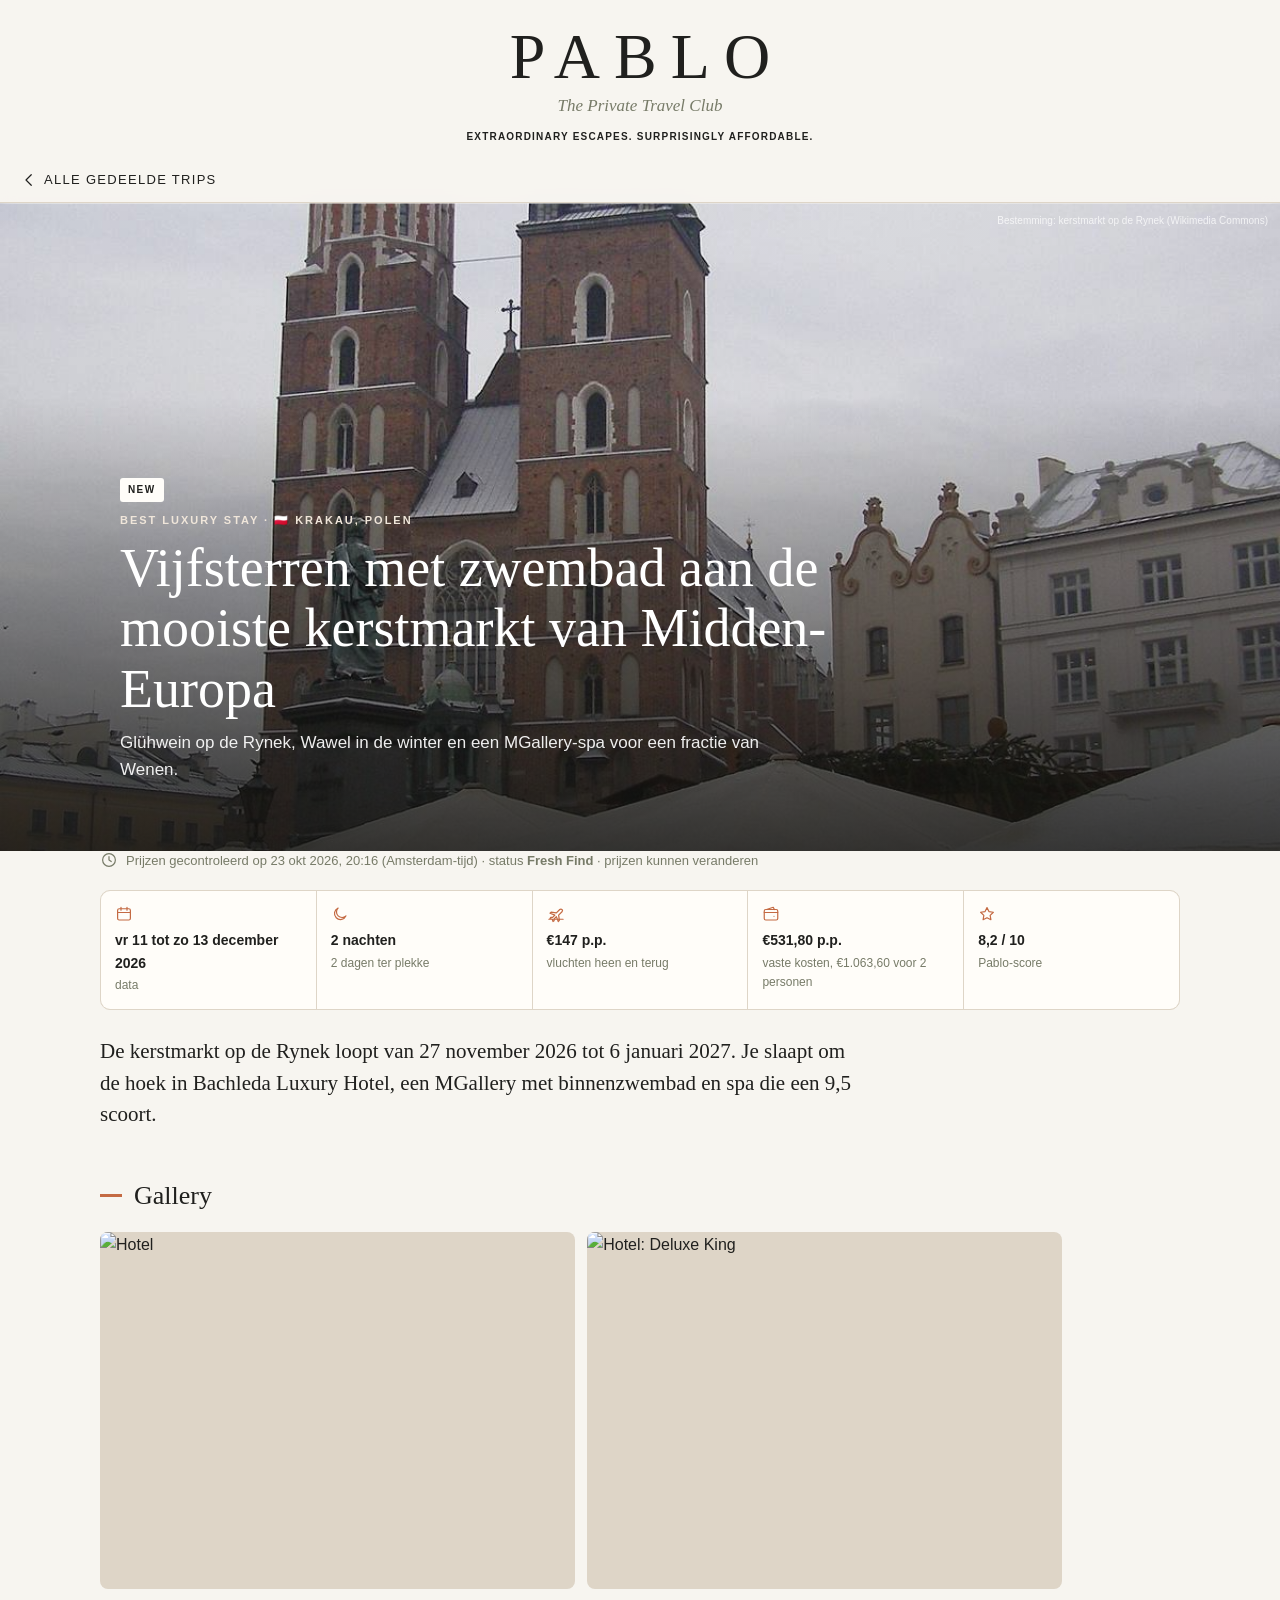
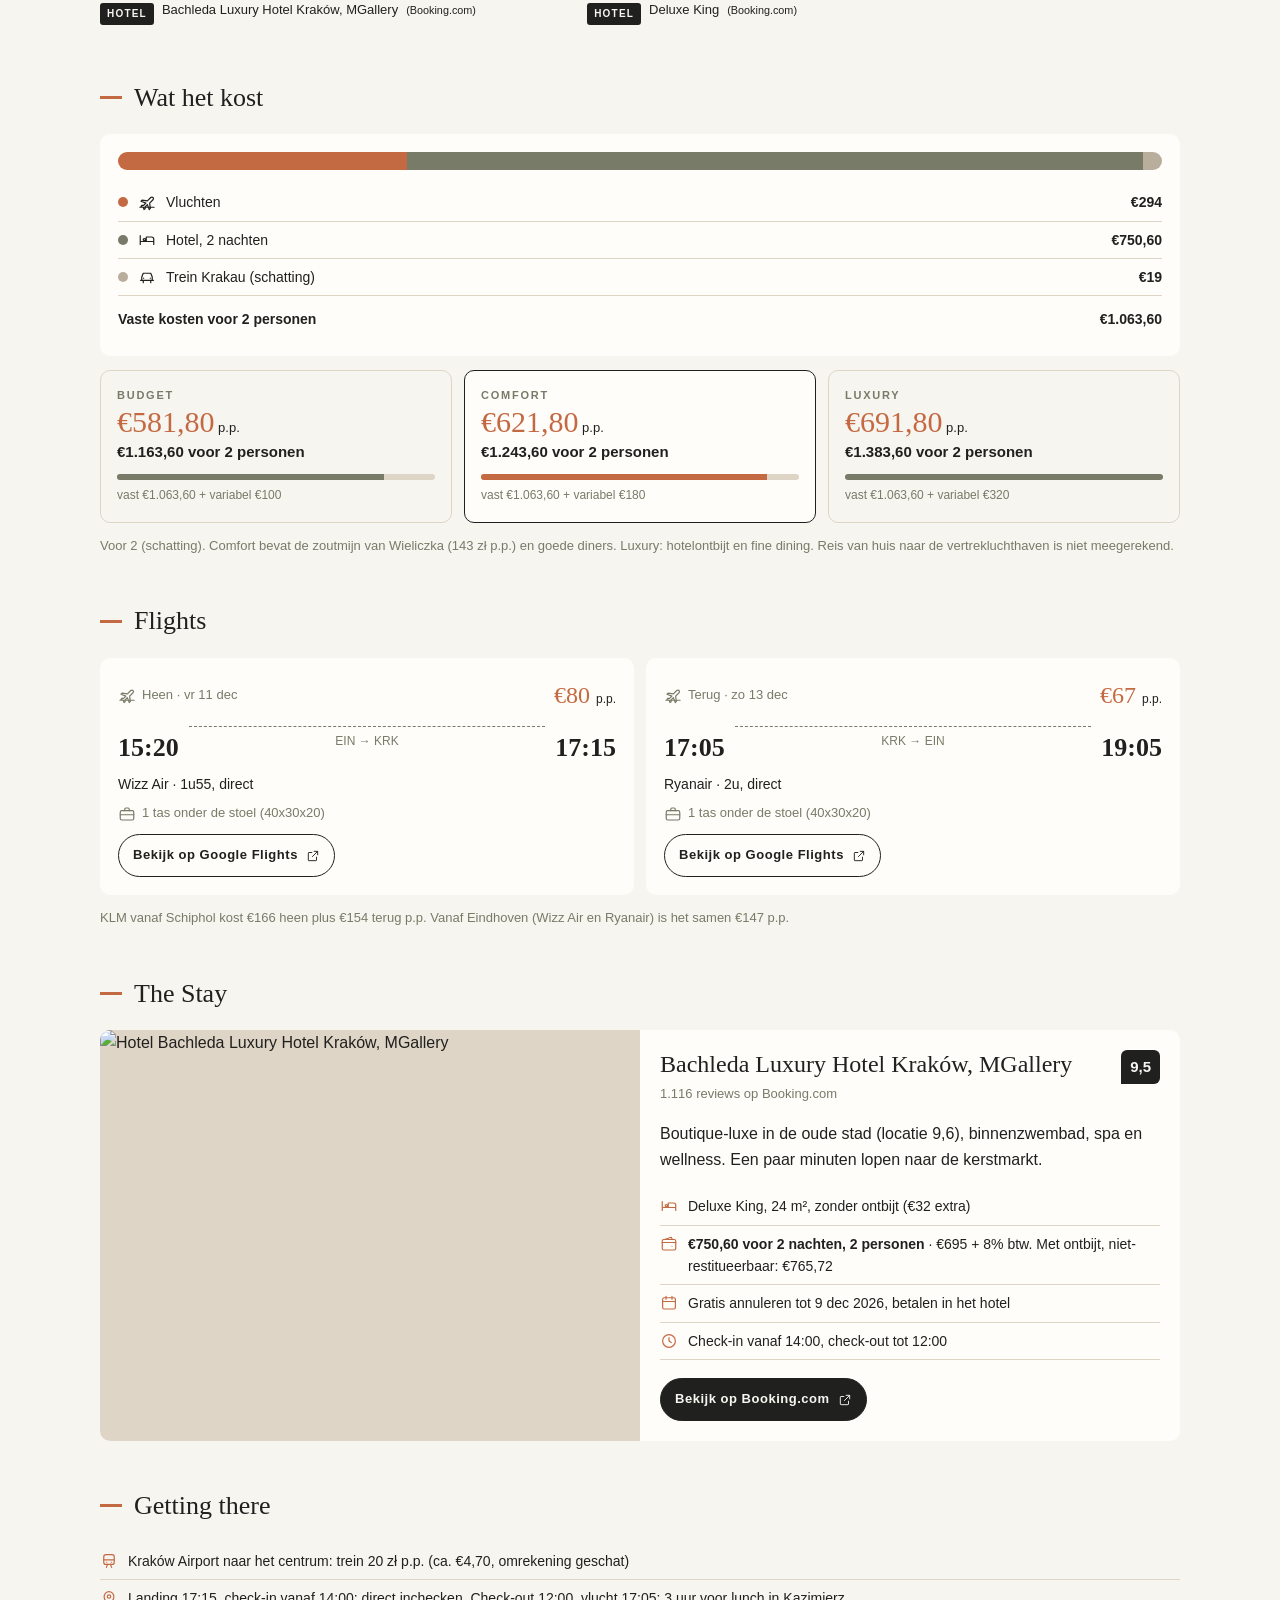
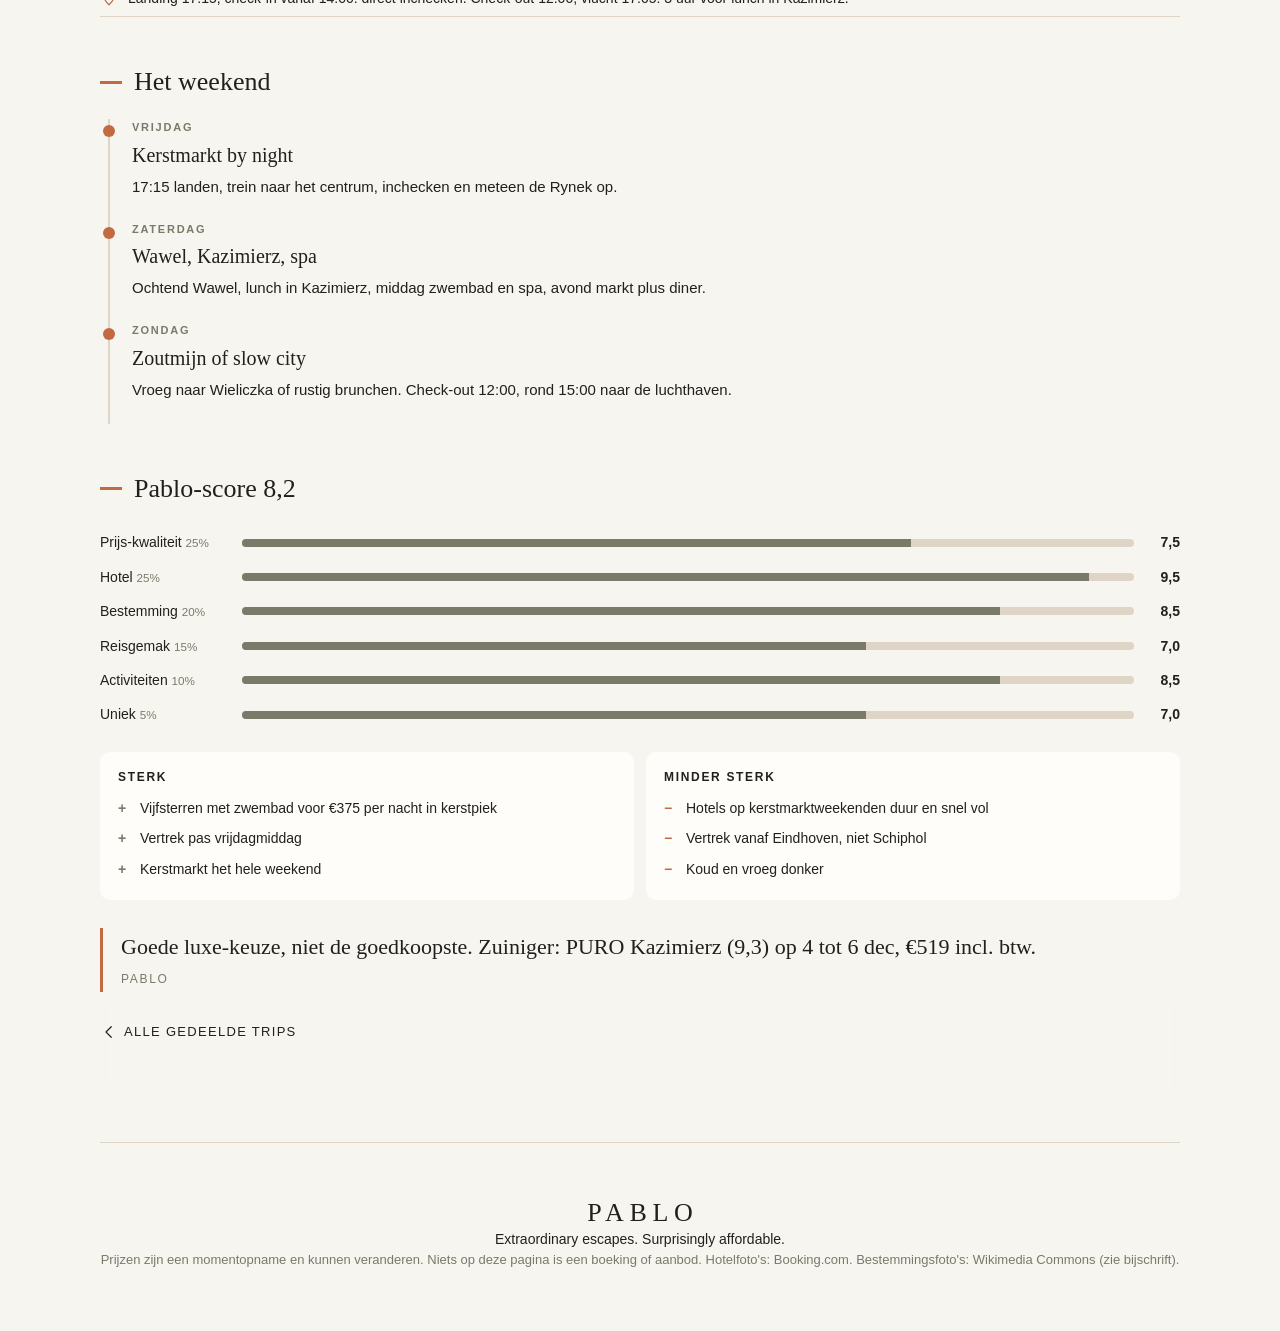
==== krakau-dec-2026/index.html @ 0d2dd23f "Add the static Pablo escapes trip site. Publish the finished pages, styles, and images so GitHub Pag" ====
<!doctype html><html lang="nl"><head><meta charset="utf-8">
<meta name="viewport" content="width=device-width,initial-scale=1,viewport-fit=cover">
<title>🇵🇱 Vijfsterren met zwembad aan de mooiste kerstmarkt van Midden-Europa</title><meta name="description" content="Glühwein op de Rynek, Wawel in de winter en een MGallery-spa voor een fractie van Wenen. vr 11 tot zo 13 december 2026, vanaf €531,80 p.p. (vluchten + hotel, voor 2 personen)."><meta name="robots" content="noindex">
<link rel="canonical" href="https://nickvonoven-code.github.io/pablo-escapes/krakau-dec-2026/">
<meta property="og:type" content="article"><meta property="og:site_name" content="PABLO · The Private Travel Club">
<meta property="og:title" content="🇵🇱 Vijfsterren met zwembad aan de mooiste kerstmarkt van Midden-Europa"><meta property="og:description" content="Glühwein op de Rynek, Wawel in de winter en een MGallery-spa voor een fractie van Wenen. vr 11 tot zo 13 december 2026, vanaf €531,80 p.p. (vluchten + hotel, voor 2 personen).">
<meta property="og:url" content="https://nickvonoven-code.github.io/pablo-escapes/krakau-dec-2026/"><meta property="og:image" content="https://nickvonoven-code.github.io/pablo-escapes/img/og-krakau-dec-2026.jpg">
<meta property="og:image:width" content="1200"><meta property="og:image:height" content="630"><meta property="og:locale" content="nl_NL">
<meta name="twitter:card" content="summary_large_image"><meta name="twitter:title" content="🇵🇱 Vijfsterren met zwembad aan de mooiste kerstmarkt van Midden-Europa">
<meta name="twitter:description" content="Glühwein op de Rynek, Wawel in de winter en een MGallery-spa voor een fractie van Wenen. vr 11 tot zo 13 december 2026, vanaf €531,80 p.p. (vluchten + hotel, voor 2 personen)."><meta name="twitter:image" content="https://nickvonoven-code.github.io/pablo-escapes/img/og-krakau-dec-2026.jpg">
<link rel="stylesheet" href="../assets/style.css"></head><body><svg width="0" height="0" style="position:absolute"><defs><symbol id="i-plane" viewBox="0 0 24 24" fill="none" stroke="currentColor" stroke-width="1.6" stroke-linecap="round" stroke-linejoin="round"><path d="M2.5 19h19M10.5 13.5 4 11l1.5-1.5 7 1 4.5-4.5c.8-.8 2.2-.8 3 0s.8 2.2 0 3l-4.5 4.5 1 7L15 22l-2.5-6.5-3 3V21l-1.5 1-1-3-3-1 1-1.5h2.5z"/></symbol><symbol id="i-bed" viewBox="0 0 24 24" fill="none" stroke="currentColor" stroke-width="1.6" stroke-linecap="round" stroke-linejoin="round"><path d="M3 18V6M3 14h18v4M21 14v-3a3 3 0 0 0-3-3h-7v6M7 11.5a1.5 1.5 0 1 0 0-.01"/></symbol><symbol id="i-moon" viewBox="0 0 24 24" fill="none" stroke="currentColor" stroke-width="1.6" stroke-linecap="round" stroke-linejoin="round"><path d="M20 14.5A8 8 0 1 1 9.5 4a6.5 6.5 0 0 0 10.5 10.5z"/></symbol><symbol id="i-cal" viewBox="0 0 24 24" fill="none" stroke="currentColor" stroke-width="1.6" stroke-linecap="round" stroke-linejoin="round"><rect x="3.5" y="5" width="17" height="15" rx="2"/><path d="M3.5 10h17M8 3v4M16 3v4"/></symbol><symbol id="i-bag" viewBox="0 0 24 24" fill="none" stroke="currentColor" stroke-width="1.6" stroke-linecap="round" stroke-linejoin="round"><rect x="3" y="7.5" width="18" height="12.5" rx="2"/><path d="M9 7.5V5.5a1.5 1.5 0 0 1 1.5-1.5h3A1.5 1.5 0 0 1 15 5.5v2M3 13h18"/></symbol><symbol id="i-star" viewBox="0 0 24 24" fill="none" stroke="currentColor" stroke-width="1.6" stroke-linecap="round" stroke-linejoin="round"><path d="m12 3.5 2.6 5.3 5.9.9-4.3 4.1 1 5.8L12 16.9l-5.2 2.7 1-5.8L3.5 9.7l5.9-.9z"/></symbol><symbol id="i-train" viewBox="0 0 24 24" fill="none" stroke="currentColor" stroke-width="1.6" stroke-linecap="round" stroke-linejoin="round"><rect x="5" y="3.5" width="14" height="13" rx="3"/><path d="M5 10.5h14M8.5 20.5l1.5-4M15.5 20.5l-1.5-4M9 13.5h.01M15 13.5h.01"/></symbol><symbol id="i-car" viewBox="0 0 24 24" fill="none" stroke="currentColor" stroke-width="1.6" stroke-linecap="round" stroke-linejoin="round"><path d="M5 16.5V12l2-5h10l2 5v4.5M3.5 16.5h17M7 19.5v-3M17 19.5v-3M7.5 13.5h.01M16.5 13.5h.01"/></symbol><symbol id="i-clock" viewBox="0 0 24 24" fill="none" stroke="currentColor" stroke-width="1.6" stroke-linecap="round" stroke-linejoin="round"><circle cx="12" cy="12" r="8.5"/><path d="M12 7.5V12l3 2"/></symbol><symbol id="i-back" viewBox="0 0 24 24" fill="none" stroke="currentColor" stroke-width="1.6" stroke-linecap="round" stroke-linejoin="round"><path d="M15 5 8 12l7 7"/></symbol><symbol id="i-pin" viewBox="0 0 24 24" fill="none" stroke="currentColor" stroke-width="1.6" stroke-linecap="round" stroke-linejoin="round"><path d="M12 21s-6.5-6-6.5-11a6.5 6.5 0 0 1 13 0c0 5-6.5 11-6.5 11z"/><circle cx="12" cy="10" r="2.3"/></symbol><symbol id="i-sun" viewBox="0 0 24 24" fill="none" stroke="currentColor" stroke-width="1.6" stroke-linecap="round" stroke-linejoin="round"><circle cx="12" cy="12" r="4"/><path d="M12 2.5v2M12 19.5v2M2.5 12h2M19.5 12h2M5.3 5.3l1.4 1.4M17.3 17.3l1.4 1.4M5.3 18.7l1.4-1.4M17.3 6.7l1.4-1.4"/></symbol><symbol id="i-ext" viewBox="0 0 24 24" fill="none" stroke="currentColor" stroke-width="1.6" stroke-linecap="round" stroke-linejoin="round"><path d="M14 4h6v6M20 4l-9 9M18 14v5a1 1 0 0 1-1 1H5a1 1 0 0 1-1-1V7a1 1 0 0 1 1-1h5"/></symbol><symbol id="i-wallet" viewBox="0 0 24 24" fill="none" stroke="currentColor" stroke-width="1.6" stroke-linecap="round" stroke-linejoin="round"><rect x="3" y="6" width="18" height="14" rx="2"/><path d="M3 10h18M16 15h.01M6 6l9-3 1.5 3"/></symbol><symbol id="i-list" viewBox="0 0 24 24" fill="none" stroke="currentColor" stroke-width="1.6" stroke-linecap="round" stroke-linejoin="round"><path d="M9 6h11M9 12h11M9 18h11M4 6h.01M4 12h.01M4 18h.01"/></symbol></defs></svg><div class="home" style="display:block"><header class="mast"><div class="mast-in"><a href="../" class="logo" style="text-decoration:none;color:inherit">PABLO</a><div class="sub">The Private Travel Club</div><div class="tag">Extraordinary escapes. Surprisingly affordable.</div></div></header></div>
<article class="article" style="display:block">
 <a class="backbar" href="../"><svg class="ic" viewBox="0 0 24 24" aria-hidden="true"><use href="#i-back"/></svg> Alle gedeelde trips</a>
 <header class="a-hero"><img class="ph" src="../img/kra-d1.jpg" alt="Bestemming: kerstmarkt op de Rynek (Wikimedia Commons)">
  <div class="a-over"><div class="badges"><span class="badge b-new">NEW</span></div>
  <div class="kicker light">Best Luxury Stay · 🇵🇱 Krakau, Polen</div>
  <h1>Vijfsterren met zwembad aan de mooiste kerstmarkt van Midden-Europa</h1><p class="lede">Glühwein op de Rynek, Wawel in de winter en een MGallery-spa voor een fractie van Wenen.</p></div>
  <a class="credit" href="https://commons.wikimedia.org/wiki/File:Krakow_Rynek_jarmark_BN_1.jpg" rel="noopener" style="color:#fff">Bestemming: kerstmarkt op de Rynek (Wikimedia Commons)</a></header>
 <div class="wrap">
  <div class="stamp"><svg class="ic" viewBox="0 0 24 24" aria-hidden="true"><use href="#i-clock"/></svg><span>Prijzen gecontroleerd op 23 okt 2026, 20:16 (Amsterdam-tijd) · status <b>Fresh Find</b> · prijzen kunnen veranderen</span></div>
  <div class="facts">
   <div><svg class="ic" viewBox="0 0 24 24" aria-hidden="true"><use href="#i-cal"/></svg><b>vr 11 tot zo 13 december 2026</b><span>data</span></div>
   <div><svg class="ic" viewBox="0 0 24 24" aria-hidden="true"><use href="#i-moon"/></svg><b>2 nachten</b><span>2 dagen ter plekke</span></div>
   <div><svg class="ic" viewBox="0 0 24 24" aria-hidden="true"><use href="#i-plane"/></svg><b>€147 p.p.</b><span>vluchten heen en terug</span></div>
   <div><svg class="ic" viewBox="0 0 24 24" aria-hidden="true"><use href="#i-wallet"/></svg><b>€531,80 p.p.</b><span>vaste kosten, €1.063,60 voor 2 personen</span></div>
   <div><svg class="ic" viewBox="0 0 24 24" aria-hidden="true"><use href="#i-star"/></svg><b>8,2 / 10</b><span>Pablo-score</span></div>
  </div>
  <p class="intro">De kerstmarkt op de Rynek loopt van 27 november 2026 tot 6 januari 2027. Je slaapt om de hoek in Bachleda Luxury Hotel, een MGallery met binnenzwembad en spa die een 9,5 scoort.</p>
  <h2 class="sh">Gallery</h2><div class="gallery"><figure><img class="ph" src="https://cf.bstatic.com/xdata/images/hotel/max1024x768/844420284.jpg?k=a908c281ec1af1f43182b2db65fe1bbaafb5fd550f88fd15db1dd5f6dc8a4bdb&amp;o=" alt="Hotel" loading="lazy" referrerpolicy="no-referrer"><figcaption><span class="tag tag-h">Hotel</span>Bachleda Luxury Hotel Kraków, MGallery <small>(Booking.com)</small></figcaption></figure><figure><img class="ph" src="https://cf.bstatic.com/xdata/images/hotel/max1024x768/881345330.jpg?k=937eecb06c6357f85b78563190b074c9c77e06a4d7c43c5e839b0f13a02a0aec&amp;o=" alt="Hotel: Deluxe King" loading="lazy" referrerpolicy="no-referrer"><figcaption><span class="tag tag-h">Hotel</span>Deluxe King <small>(Booking.com)</small></figcaption></figure></div>
  <h2 class="sh">Wat het kost</h2>
  <div class="costs"><div class="stack"><span style="width:27.64%;background:#C46A43"></span><span style="width:70.57%;background:#777B68"></span><span style="width:1.79%;background:#B9AE9C"></span></div><ul class="legend"><li><i style="background:#C46A43"></i><svg class="ic" viewBox="0 0 24 24" aria-hidden="true"><use href="#i-plane"/></svg><span>Vluchten</span><b>€294</b></li><li><i style="background:#777B68"></i><svg class="ic" viewBox="0 0 24 24" aria-hidden="true"><use href="#i-bed"/></svg><span>Hotel, 2 nachten</span><b>€750,60</b></li><li><i style="background:#B9AE9C"></i><svg class="ic" viewBox="0 0 24 24" aria-hidden="true"><use href="#i-car"/></svg><span>Trein Krakau (schatting)</span><b>€19</b></li><li class="sum"><span>Vaste kosten voor 2 personen</span><b>€1.063,60</b></li></ul></div>
  <div class="tiers"><div class="tier"><div class="tier-n">Budget</div><div class="tier-pp">€581,80<small> p.p.</small></div><div class="tier-t">€1.163,60 voor 2 personen</div><div class="tbar"><span style="width:84.1%"></span></div><div class="tier-v">vast €1.063,60 + variabel €100</div></div><div class="tier tier-on"><div class="tier-n">Comfort</div><div class="tier-pp">€621,80<small> p.p.</small></div><div class="tier-t">€1.243,60 voor 2 personen</div><div class="tbar"><span style="width:89.9%"></span></div><div class="tier-v">vast €1.063,60 + variabel €180</div></div><div class="tier"><div class="tier-n">Luxury</div><div class="tier-pp">€691,80<small> p.p.</small></div><div class="tier-t">€1.383,60 voor 2 personen</div><div class="tbar"><span style="width:100.0%"></span></div><div class="tier-v">vast €1.063,60 + variabel €320</div></div></div>
  <p class="small">Voor 2 (schatting). Comfort bevat de zoutmijn van Wieliczka (143 zł p.p.) en goede diners. Luxury: hotelontbijt en fine dining. Reis van huis naar de vertrekluchthaven is niet meegerekend.</p>
  <h2 class="sh">Flights</h2><div class="legs"><div class="leg"><div class="leg-top"><span class="leg-dir"><svg class="ic" viewBox="0 0 24 24" aria-hidden="true"><use href="#i-plane"/></svg>Heen · vr 11 dec</span><span class="leg-price">€80 <small>p.p.</small></span></div><div class="leg-route"><b>15:20</b><span class="line"><em>EIN → KRK</em></span><b>17:15</b></div><div class="leg-sub">Wizz Air · 1u55, direct</div><div class="leg-bag"><svg class="ic" viewBox="0 0 24 24" aria-hidden="true"><use href="#i-bag"/></svg>1 tas onder de stoel (40x30x20)</div><a class="btn" href="https://www.google.com/travel/flights/search?tfs=EAAaHhIKMjAyNi0xMi0xMWoHCAESA0VJTnIHCAESA0tSS0ABSAGYAQI&amp;curr=EUR&amp;hl=en" target="_blank" rel="noopener">Bekijk op Google Flights <svg class="ic" viewBox="0 0 24 24" aria-hidden="true"><use href="#i-ext"/></svg></a></div><div class="leg"><div class="leg-top"><span class="leg-dir"><svg class="ic" viewBox="0 0 24 24" aria-hidden="true"><use href="#i-plane"/></svg>Terug · zo 13 dec</span><span class="leg-price">€67 <small>p.p.</small></span></div><div class="leg-route"><b>17:05</b><span class="line"><em>KRK → EIN</em></span><b>19:05</b></div><div class="leg-sub">Ryanair · 2u, direct</div><div class="leg-bag"><svg class="ic" viewBox="0 0 24 24" aria-hidden="true"><use href="#i-bag"/></svg>1 tas onder de stoel (40x30x20)</div><a class="btn" href="https://www.google.com/travel/flights/search?tfs=EAAaHhIKMjAyNi0xMi0xM2oHCAESA0tSS3IHCAESA0VJTkABSAGYAQI&amp;curr=EUR&amp;hl=en" target="_blank" rel="noopener">Bekijk op Google Flights <svg class="ic" viewBox="0 0 24 24" aria-hidden="true"><use href="#i-ext"/></svg></a></div></div><p class="small">KLM vanaf Schiphol kost €166 heen plus €154 terug p.p. Vanaf Eindhoven (Wizz Air en Ryanair) is het samen €147 p.p.</p>
  <h2 class="sh">The Stay</h2>
  <div class="hotel"><img class="ph" src="https://cf.bstatic.com/xdata/images/hotel/max1024x768/844420284.jpg?k=a908c281ec1af1f43182b2db65fe1bbaafb5fd550f88fd15db1dd5f6dc8a4bdb&amp;o=" alt="Hotel Bachleda Luxury Hotel Kraków, MGallery" referrerpolicy="no-referrer">
   <div class="hotel-b"><div class="hotel-top"><h3>Bachleda Luxury Hotel Kraków, MGallery</h3><span class="rate">9,5</span></div>
   <div class="small">1.116 reviews op Booking.com</div><p>Boutique-luxe in de oude stad (locatie 9,6), binnenzwembad, spa en wellness. Een paar minuten lopen naar de kerstmarkt.</p>
   <ul class="hl-list"><li><svg class="ic" viewBox="0 0 24 24" aria-hidden="true"><use href="#i-bed"/></svg>Deluxe King, 24 m², zonder ontbijt (€32 extra)</li><li><svg class="ic" viewBox="0 0 24 24" aria-hidden="true"><use href="#i-wallet"/></svg><span><b>€750,60 voor 2 nachten, 2 personen</b> · €695 + 8% btw. Met ontbijt, niet-restitueerbaar: €765,72</span></li><li><svg class="ic" viewBox="0 0 24 24" aria-hidden="true"><use href="#i-cal"/></svg>Gratis annuleren tot 9 dec 2026, betalen in het hotel</li><li><svg class="ic" viewBox="0 0 24 24" aria-hidden="true"><use href="#i-clock"/></svg>Check-in vanaf 14:00, check-out tot 12:00</li></ul>
   <a class="btn btn-dark" href="https://www.booking.com/hotel/pl/bachleda-luxury-krakow-mgallery-by-sofitel.en-gb.html?checkin=2026-12-11&amp;checkout=2026-12-13&amp;group_adults=2&amp;no_rooms=1&amp;group_children=0&amp;selected_currency=EUR" target="_blank" rel="noopener">Bekijk op Booking.com <svg class="ic" viewBox="0 0 24 24" aria-hidden="true"><use href="#i-ext"/></svg></a></div></div>
  
  <h2 class="sh">Getting there</h2>
  <ul class="plain"><li><svg class="ic" viewBox="0 0 24 24" aria-hidden="true"><use href="#i-train"/></svg><span>Kraków Airport naar het centrum: trein 20 zł p.p. (ca. €4,70, omrekening geschat)</span></li><li><svg class="ic" viewBox="0 0 24 24" aria-hidden="true"><use href="#i-pin"/></svg><span>Landing 17:15, check-in vanaf 14:00: direct inchecken. Check-out 12:00, vlucht 17:05: 3 uur voor lunch in Kazimierz.</span></li></ul>
  <h2 class="sh">Het weekend</h2><ol class="itin"><li><div class="day">Vrijdag</div><div><h4>Kerstmarkt by night</h4><p>17:15 landen, trein naar het centrum, inchecken en meteen de Rynek op.</p></div></li><li><div class="day">Zaterdag</div><div><h4>Wawel, Kazimierz, spa</h4><p>Ochtend Wawel, lunch in Kazimierz, middag zwembad en spa, avond markt plus diner.</p></div></li><li><div class="day">Zondag</div><div><h4>Zoutmijn of slow city</h4><p>Vroeg naar Wieliczka of rustig brunchen. Check-out 12:00, rond 15:00 naar de luchthaven.</p></div></li></ol>
  <h2 class="sh">Pablo-score 8,2</h2><ul class="scores"><li><span class="sl">Prijs-kwaliteit <small>25%</small></span><span class="sb"><span style="width:75.0%"></span></span><b>7,5</b></li><li><span class="sl">Hotel <small>25%</small></span><span class="sb"><span style="width:95.0%"></span></span><b>9,5</b></li><li><span class="sl">Bestemming <small>20%</small></span><span class="sb"><span style="width:85.0%"></span></span><b>8,5</b></li><li><span class="sl">Reisgemak <small>15%</small></span><span class="sb"><span style="width:70%"></span></span><b>7,0</b></li><li><span class="sl">Activiteiten <small>10%</small></span><span class="sb"><span style="width:85.0%"></span></span><b>8,5</b></li><li><span class="sl">Uniek <small>5%</small></span><span class="sb"><span style="width:70%"></span></span><b>7,0</b></li></ul>
  <div class="pc"><div><h4>Sterk</h4><ul><li>Vijfsterren met zwembad voor €375 per nacht in kerstpiek</li><li>Vertrek pas vrijdagmiddag</li><li>Kerstmarkt het hele weekend</li></ul></div><div><h4>Minder sterk</h4><ul class="con"><li>Hotels op kerstmarktweekenden duur en snel vol</li><li>Vertrek vanaf Eindhoven, niet Schiphol</li><li>Koud en vroeg donker</li></ul></div></div>
  <blockquote class="verdict">Goede luxe-keuze, niet de goedkoopste. Zuiniger: PURO Kazimierz (9,3) op 4 tot 6 dec, €519 incl. btw.<cite>Pablo</cite></blockquote>
  <a class="backbar bottom" href="../"><svg class="ic" viewBox="0 0 24 24" aria-hidden="true"><use href="#i-back"/></svg> Alle gedeelde trips</a>
  <footer class="foot"><div class="logo s">PABLO</div><div>Extraordinary escapes. Surprisingly affordable.</div><div class="small">Prijzen zijn een momentopname en kunnen veranderen. Niets op deze pagina is een boeking of aanbod. Hotelfoto's: Booking.com. Bestemmingsfoto's: Wikimedia Commons (zie bijschrift).</div></footer>
 </div></article></body></html>
---- assets/style.css ----
:root{--ivory:#F7F5F0;--char:#20201E;--sand:#DED5C7;--olive:#777B68;--accent:#C46A43;--paper:#FFFDF9;
--serif:"Iowan Old Style","Palatino Linotype",Palatino,"Book Antiqua",Georgia,serif;
--sans:-apple-system,BlinkMacSystemFont,"SF Pro Text","Helvetica Neue",Inter,Arial,sans-serif}
*{box-sizing:border-box}html{scroll-behavior:smooth;-webkit-text-size-adjust:100%}
body{margin:0;background:var(--ivory);color:var(--char);font:16px/1.6 var(--sans);-webkit-font-smoothing:antialiased}
img{display:block;max-width:100%}a{color:inherit}
.ic{width:18px;height:18px;flex:none;vertical-align:-3px}
.wrap{max-width:1120px;margin:0 auto;padding:0 20px}
/* masthead */
.mast{background:var(--ivory)}
.mast-in{text-align:center;padding:22px 20px 10px}
.edition{font-size:11px;letter-spacing:.18em;text-transform:uppercase;color:var(--olive)}
.logo{font-family:var(--serif);font-size:44px;letter-spacing:.22em;line-height:1.1;margin:6px 0 0;padding-left:.22em}
.logo.s{font-size:26px}
.sub{font-family:var(--serif);font-style:italic;font-size:17px;color:var(--olive)}
.tag{font-size:12px;letter-spacing:.08em;margin-top:6px}
.nav{position:sticky;top:0;z-index:20;background:rgba(247,245,240,.94);backdrop-filter:blur(8px);-webkit-backdrop-filter:blur(8px);border-bottom:1px solid var(--sand);display:flex;gap:22px;overflow-x:auto;padding:10px 20px 12px;justify-content:flex-start;scrollbar-width:none;border-top:1px solid var(--sand)}
.nav::-webkit-scrollbar{display:none}
.nav a{text-decoration:none;font-size:12px;letter-spacing:.14em;text-transform:uppercase;white-space:nowrap;color:var(--char)}
.nav a:hover{color:var(--accent)}
@media(min-width:760px){.nav{justify-content:center}.logo{font-size:64px}}
/* lead */
.lead{display:block;position:relative;text-decoration:none;color:#fff;min-height:78vh;overflow:hidden;background:var(--char)}
.lead .ph,.a-hero .ph{position:absolute;inset:0;width:100%;height:100%;object-fit:cover}
.lead:after,.a-hero:after{content:"";position:absolute;inset:0;background:linear-gradient(180deg,rgba(0,0,0,.05) 30%,rgba(20,20,18,.82))}
.lead-over,.a-over{position:absolute;z-index:2;left:0;right:0;bottom:0;padding:28px 20px 34px;max-width:1120px;margin:0 auto}
.lead h1,.a-over h1{font-family:var(--serif);font-weight:500;font-size:34px;line-height:1.12;margin:8px 0 10px;max-width:820px}
.lede{font-size:17px;opacity:.92;max-width:640px;margin:0 0 14px}
.lead-meta{display:flex;flex-wrap:wrap;gap:16px;align-items:center;font-size:14px}
.lead-meta span{display:inline-flex;gap:6px;align-items:center}
.lead-price{background:var(--accent);padding:4px 12px;border-radius:99px;font-weight:600}
.cta{display:inline-block;margin-top:16px;font-size:13px;letter-spacing:.12em;text-transform:uppercase;border-bottom:1px solid #fff;padding-bottom:2px}
@media(min-width:760px){.lead h1,.a-over h1{font-size:54px}.lead-over,.a-over{padding:40px 40px 54px}}
.kicker{font-size:11px;letter-spacing:.18em;text-transform:uppercase;color:var(--olive);font-weight:600}
.kicker.light{color:#F0E6DA}
.badges{display:flex;gap:6px;flex-wrap:wrap}
.badge{font-size:10px;font-weight:700;letter-spacing:.14em;padding:4px 8px;border-radius:3px;background:var(--paper);color:var(--char)}
.b-hot{background:var(--accent);color:#fff}.b-drop{background:var(--olive);color:#fff}
/* home */
.greet{font-family:var(--serif);font-size:24px;line-height:1.3;margin:40px 0 10px;max-width:700px}
.stamp{display:flex;gap:8px;align-items:flex-start;font-size:13px;color:var(--olive);margin:0 0 10px}
.sec{padding:44px 0 8px;border-top:1px solid var(--sand);margin-top:36px}
.sec-h{display:flex;flex-direction:column;gap:2px;margin-bottom:20px}
.sec-h h2{font-family:var(--serif);font-weight:500;font-size:30px;margin:0;line-height:1.1}
.sec-h h2:before{content:"";display:block;width:34px;height:3px;background:var(--accent);margin-bottom:12px}
.sec-h p{margin:0;color:var(--olive);font-size:14px}
.feed{list-style:none;margin:0;padding:0}
.feed li{border-bottom:1px solid var(--sand)}
.feed a{display:flex;gap:14px;padding:14px 0;text-decoration:none;align-items:center}
.feed .ph{width:86px;height:86px;object-fit:cover;border-radius:6px;flex:none}
.feed-m{display:flex;gap:8px;align-items:center;flex-wrap:wrap;margin-bottom:4px}
.feed time{font-size:12px;color:var(--olive);font-variant-numeric:tabular-nums}
.feed .badge{background:var(--sand)}.feed .b-hot{background:var(--accent)}
.feed h4{font-family:var(--serif);font-weight:500;font-size:18px;line-height:1.25;margin:0 0 4px}
.feed-p{font-size:13px;color:var(--olive)}
.grid{display:grid;grid-template-columns:1fr;gap:26px}
@media(min-width:700px){.grid{grid-template-columns:1fr 1fr}}
@media(min-width:1020px){.grid{grid-template-columns:1fr 1fr 1fr}}
.card{display:block;text-decoration:none;background:var(--paper);border-radius:10px;overflow:hidden;box-shadow:0 1px 0 var(--sand),0 10px 30px -18px rgba(32,32,30,.35);transition:transform .2s}
.card:hover{transform:translateY(-3px)}
.card-img{position:relative;aspect-ratio:4/3;overflow:hidden}
.card-img .ph{width:100%;height:100%;object-fit:cover}
.card-img .badges{position:absolute;top:12px;left:12px}
.score{position:absolute;top:12px;right:12px;width:46px;height:46px;border-radius:50%;background:var(--char);color:var(--ivory);display:grid;place-items:center;font-family:var(--serif);font-size:17px}
.card-body{padding:18px 18px 20px}
.card h3{font-family:var(--serif);font-weight:500;font-size:26px;margin:4px 0 2px;line-height:1.15}
.hl{margin:0 0 12px;font-size:15px;line-height:1.45}
.meta{list-style:none;padding:0;margin:0 0 14px;display:flex;flex-wrap:wrap;gap:8px 14px;font-size:13px;color:var(--olive)}
.meta li{display:inline-flex;gap:5px;align-items:center}
.price{display:flex;align-items:baseline;gap:6px;flex-wrap:wrap;border-top:1px solid var(--sand);padding-top:12px}
.pp{font-family:var(--serif);font-size:28px;color:var(--accent)}.unit{font-size:13px}.tot{font-size:12px;color:var(--olive);margin-left:auto}
.chips{display:flex;flex-wrap:wrap;gap:8px;margin:-4px 0 20px;align-items:center}
.chip{font:600 12px var(--sans);letter-spacing:.06em;border:1px solid var(--sand);background:transparent;padding:7px 12px;border-radius:99px;cursor:pointer;display:inline-flex;gap:5px;align-items:center;color:var(--char)}
.chip .ic{width:14px;height:14px}.chip.on{background:var(--char);color:var(--ivory);border-color:var(--char)}
.sp{flex:1}
.tbl{overflow-x:auto}table{border-collapse:collapse;width:100%;font-size:14px;min-width:620px}
th{font-size:11px;letter-spacing:.12em;text-transform:uppercase;color:var(--olive);text-align:left;font-weight:600;padding:8px 10px;border-bottom:1px solid var(--char)}
td{padding:12px 10px;border-bottom:1px solid var(--sand);vertical-align:top}td small{display:block;color:var(--olive);font-size:12px}
td a{text-decoration:none;font-weight:600}.r{text-align:right;font-variant-numeric:tabular-nums}
.lw{list-style:none;padding:0;margin:0 0 12px}
.lw li{display:grid;grid-template-columns:1fr;gap:2px;padding:12px 0;border-bottom:1px solid var(--sand);font-size:14px}
.lw em{font-style:normal;color:var(--accent);font-weight:600;font-size:13px}
@media(min-width:700px){.lw li{grid-template-columns:240px 1fr 220px}}
.mini{font-family:var(--serif);font-weight:500;font-size:20px;margin:28px 0 4px}.mini small{font-family:var(--sans);font-size:12px;color:var(--olive)}
.ph{display:block;background-position:center;background-size:cover;background-repeat:no-repeat;background-color:var(--sand)}
.wish{background:var(--paper);border-radius:10px;overflow:hidden;display:grid;grid-template-columns:1fr}
.wish .ph{width:100%;aspect-ratio:16/10}.wish-b{padding:22px}
.wish h3{font-family:var(--serif);font-weight:500;font-size:28px;margin:6px 0 12px}
@media(min-width:800px){.wish{grid-template-columns:1.2fr 1fr}.wish .ph{height:100%;min-height:360px;aspect-ratio:auto}}
dl{margin:0 0 16px;font-size:14px}dt{font-size:11px;letter-spacing:.12em;text-transform:uppercase;color:var(--olive);margin-top:10px}dd{margin:2px 0 0}
.notes{padding-left:18px;font-size:15px}.notes li{margin:6px 0}
.foot{text-align:center;padding:50px 0 60px;border-top:1px solid var(--sand);margin-top:40px;font-size:14px}
.small{font-size:13px;color:var(--olive)}
.btn{display:inline-flex;gap:8px;align-items:center;text-decoration:none;font-size:13px;font-weight:600;letter-spacing:.04em;border:1px solid var(--char);padding:10px 14px;border-radius:99px;margin-top:6px}
.btn .ic{width:14px;height:14px}.btn-dark{background:var(--char);color:var(--ivory)}
/* article routing */
.article{display:none;background:var(--ivory)}
.article:target{display:block}
body:has(.article:target) .home{display:none}
.backbar{position:sticky;top:0;z-index:30;display:flex;gap:6px;align-items:center;padding:12px 20px;background:rgba(247,245,240,.92);backdrop-filter:blur(8px);-webkit-backdrop-filter:blur(8px);text-decoration:none;font-size:13px;letter-spacing:.1em;text-transform:uppercase;border-bottom:1px solid var(--sand)}
.backbar.bottom{position:static;background:none;border:0;padding:30px 0 60px}
.a-hero{position:relative;min-height:72vh;color:#fff;overflow:hidden;background:var(--char)}
.credit{position:absolute;z-index:2;right:12px;top:10px;font-size:10px;opacity:.75;max-width:60%;text-align:right}
.a-over .badges{margin-bottom:10px}
.facts{display:grid;grid-template-columns:1fr 1fr;gap:1px;background:var(--sand);border:1px solid var(--sand);border-radius:10px;overflow:hidden;margin:18px 0 26px}
.facts div{background:var(--paper);padding:14px;display:flex;flex-direction:column;gap:2px;font-size:14px}
.facts .ic{color:var(--accent);margin-bottom:4px}.facts span{font-size:12px;color:var(--olive)}
.facts div:last-child{grid-column:1/-1}
@media(min-width:760px){.facts{grid-template-columns:repeat(5,1fr)}.facts div:last-child{grid-column:auto}}
.intro{font-family:var(--serif);font-size:21px;line-height:1.5;max-width:760px}
.sh{font-family:var(--serif);font-weight:500;font-size:26px;margin:44px 0 16px;display:flex;align-items:center;gap:12px}
.sh:before{content:"";width:22px;height:3px;background:var(--accent)}
.gallery{display:flex;gap:12px;overflow-x:auto;scroll-snap-type:x mandatory;padding-bottom:8px;margin:0 -20px;padding-left:20px;padding-right:20px}
.gallery figure{margin:0;flex:0 0 82%;scroll-snap-align:start}
@media(min-width:760px){.gallery figure{flex-basis:44%}}
.gallery .ph{width:100%;aspect-ratio:4/3;object-fit:cover;border-radius:8px}
figcaption{font-size:13px;margin-top:8px;display:flex;gap:8px;align-items:center}
.tag{font-size:10px;font-weight:700;letter-spacing:.12em;text-transform:uppercase;padding:3px 7px;border-radius:3px}
.tag-h{background:var(--char);color:var(--ivory)}.tag-d{background:var(--sand)}
.costs{background:var(--paper);border-radius:10px;padding:18px}
.stack{display:flex;height:18px;border-radius:99px;overflow:hidden;margin-bottom:14px}
.legend{list-style:none;padding:0;margin:0;font-size:14px}
.legend li{display:flex;gap:10px;align-items:center;padding:7px 0;border-bottom:1px solid var(--sand)}
.legend i{width:10px;height:10px;border-radius:50%;flex:none}.legend span{flex:1}
.legend b{font-variant-numeric:tabular-nums}.legend .sum{border:0;font-weight:700;padding-top:12px}
.tiers{display:grid;grid-template-columns:1fr;gap:12px;margin:14px 0 8px}
@media(min-width:700px){.tiers{grid-template-columns:repeat(3,1fr)}}
.tier{border:1px solid var(--sand);border-radius:10px;padding:16px;background:var(--ivory)}
.tier-on{border-color:var(--char);background:var(--paper)}
.tier-n{font-size:11px;letter-spacing:.16em;text-transform:uppercase;color:var(--olive);font-weight:700}
.tier-pp{font-family:var(--serif);font-size:30px;color:var(--accent);line-height:1.2}.tier-pp small{font-family:var(--sans);font-size:13px;color:var(--char)}
.tier-t{font-weight:600;font-size:15px}.tier-v{font-size:12px;color:var(--olive);margin-top:6px}
.tbar{height:6px;background:var(--sand);border-radius:99px;margin-top:10px;overflow:hidden}.tbar span{display:block;height:100%;background:var(--olive)}
.tier-on .tbar span{background:var(--accent)}
.legs{display:grid;gap:12px}@media(min-width:760px){.legs{grid-template-columns:1fr 1fr}}
.leg{background:var(--paper);border-radius:10px;padding:18px}
.leg-top{display:flex;justify-content:space-between;align-items:center;font-size:13px;color:var(--olive)}
.leg-dir{display:inline-flex;gap:6px;align-items:center}.leg-price{font-family:var(--serif);font-size:24px;color:var(--accent)}.leg-price small{font-size:12px;color:var(--char);font-family:var(--sans)}
.leg-route{display:flex;align-items:center;gap:10px;margin:12px 0 4px;font-family:var(--serif);font-size:26px}
.line{flex:1;border-top:1px dashed var(--olive);position:relative;text-align:center}.line em{position:relative;top:-11px;background:var(--paper);padding:0 6px;font-family:var(--sans);font-style:normal;font-size:12px;color:var(--olive)}
.leg-sub{font-size:14px}.leg-bag{display:flex;gap:6px;align-items:center;font-size:13px;color:var(--olive);margin:8px 0 4px}
.hotel{background:var(--paper);border-radius:10px;overflow:hidden;display:grid}
.hotel .ph{width:100%;aspect-ratio:16/10;object-fit:cover}.hotel-b{padding:20px}
@media(min-width:800px){.hotel{grid-template-columns:1fr 1fr}.hotel .ph{height:100%;min-height:380px;aspect-ratio:auto}}
.hotel-top{display:flex;justify-content:space-between;gap:10px;align-items:flex-start}
.hotel h3{font-family:var(--serif);font-weight:500;font-size:24px;margin:0;line-height:1.2}
.rate{background:var(--char);color:var(--ivory);border-radius:6px 6px 6px 0;padding:5px 9px;font-weight:700;font-size:15px}
.hl-list,.plain{list-style:none;padding:0;margin:12px 0;font-size:14px}
.hl-list li,.plain li{display:flex;gap:10px;align-items:flex-start;padding:7px 0;border-bottom:1px solid var(--sand)}
.hl-list .ic,.plain .ic{color:var(--accent);margin-top:2px}
.note{display:flex;gap:12px;background:var(--sand);border-radius:10px;padding:14px 16px;margin-top:12px;font-size:14px}.note .ic{color:var(--accent)}
.itin{list-style:none;padding:0;margin:0;border-left:2px solid var(--sand);margin-left:8px}
.itin li{position:relative;padding:0 0 22px 22px}
.itin li:before{content:"";position:absolute;left:-7px;top:6px;width:12px;height:12px;border-radius:50%;background:var(--accent)}
.day{font-size:11px;letter-spacing:.16em;text-transform:uppercase;color:var(--olive);font-weight:700}
.itin h4{font-family:var(--serif);font-weight:500;font-size:20px;margin:2px 0 4px}.itin p{margin:0;font-size:15px}
.scores{list-style:none;padding:0;margin:0}
.scores li{display:grid;grid-template-columns:130px 1fr 34px;gap:12px;align-items:center;padding:6px 0;font-size:14px}
.scores small{color:var(--olive)}.sb{height:8px;background:var(--sand);border-radius:99px;overflow:hidden}.sb span{display:block;height:100%;background:var(--olive)}
.scores b{text-align:right;font-variant-numeric:tabular-nums}
.pc{display:grid;gap:12px;margin-top:20px}@media(min-width:700px){.pc{grid-template-columns:1fr 1fr}}
.pc>div{background:var(--paper);border-radius:10px;padding:16px 18px}.pc h4{margin:0 0 6px;font-size:12px;letter-spacing:.14em;text-transform:uppercase}
.pc ul{margin:0;padding-left:0;list-style:none;font-size:14px}.pc li{padding:4px 0 4px 22px;position:relative}
.pc li:before{content:"+";position:absolute;left:0;color:var(--olive);font-weight:700}.pc .con li:before{content:"−";color:var(--accent)}
.verdict{font-family:var(--serif);font-size:22px;line-height:1.4;margin:28px 0 0;padding:4px 0 4px 18px;border-left:3px solid var(--accent)}
.verdict cite{display:block;font-family:var(--sans);font-style:normal;font-size:12px;letter-spacing:.14em;text-transform:uppercase;color:var(--olive);margin-top:8px}
.todo{list-style:none;padding:0;margin:0;background:var(--paper);border-radius:10px}
.todo li{border-bottom:1px solid var(--sand)}.todo li:last-child{border:0}
.todo label{display:flex;gap:12px;align-items:center;padding:14px 16px;cursor:pointer;font-size:15px}
.todo input{appearance:none;-webkit-appearance:none;width:22px;height:22px;border:1.5px solid var(--olive);border-radius:6px;flex:none;display:grid;place-items:center;margin:0}
.todo input:checked{background:var(--accent);border-color:var(--accent)}
.todo input:checked:after{content:"";width:6px;height:11px;border:solid #fff;border-width:0 2px 2px 0;transform:rotate(45deg) translate(-1px,-1px)}
.todo input:checked+span{text-decoration:line-through;color:var(--olive)}
.prog{font-family:var(--sans);font-size:13px;color:var(--olive);margin-left:auto}
.hide{display:none!important}

.cr{color:var(--olive);font-size:11px;margin-left:4px}.home .grid{margin-top:18px}a.credit{text-decoration:none}
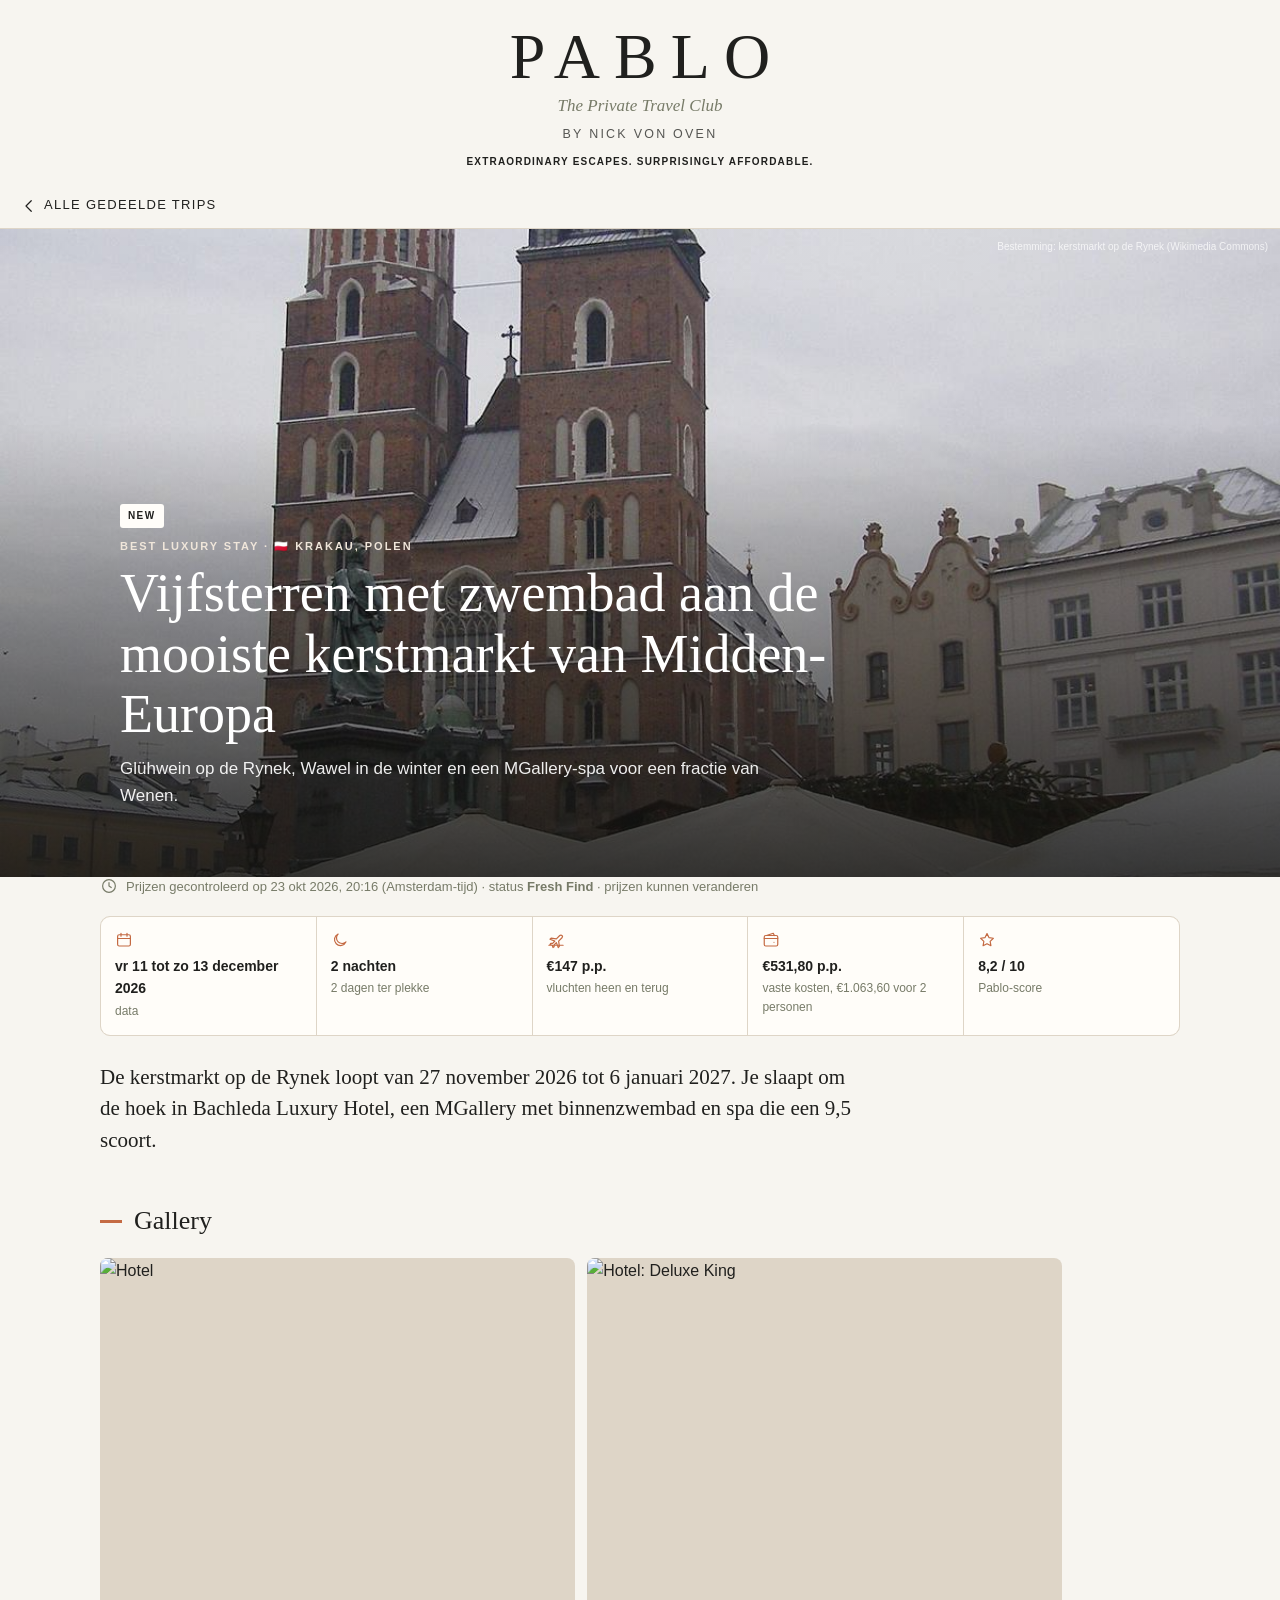
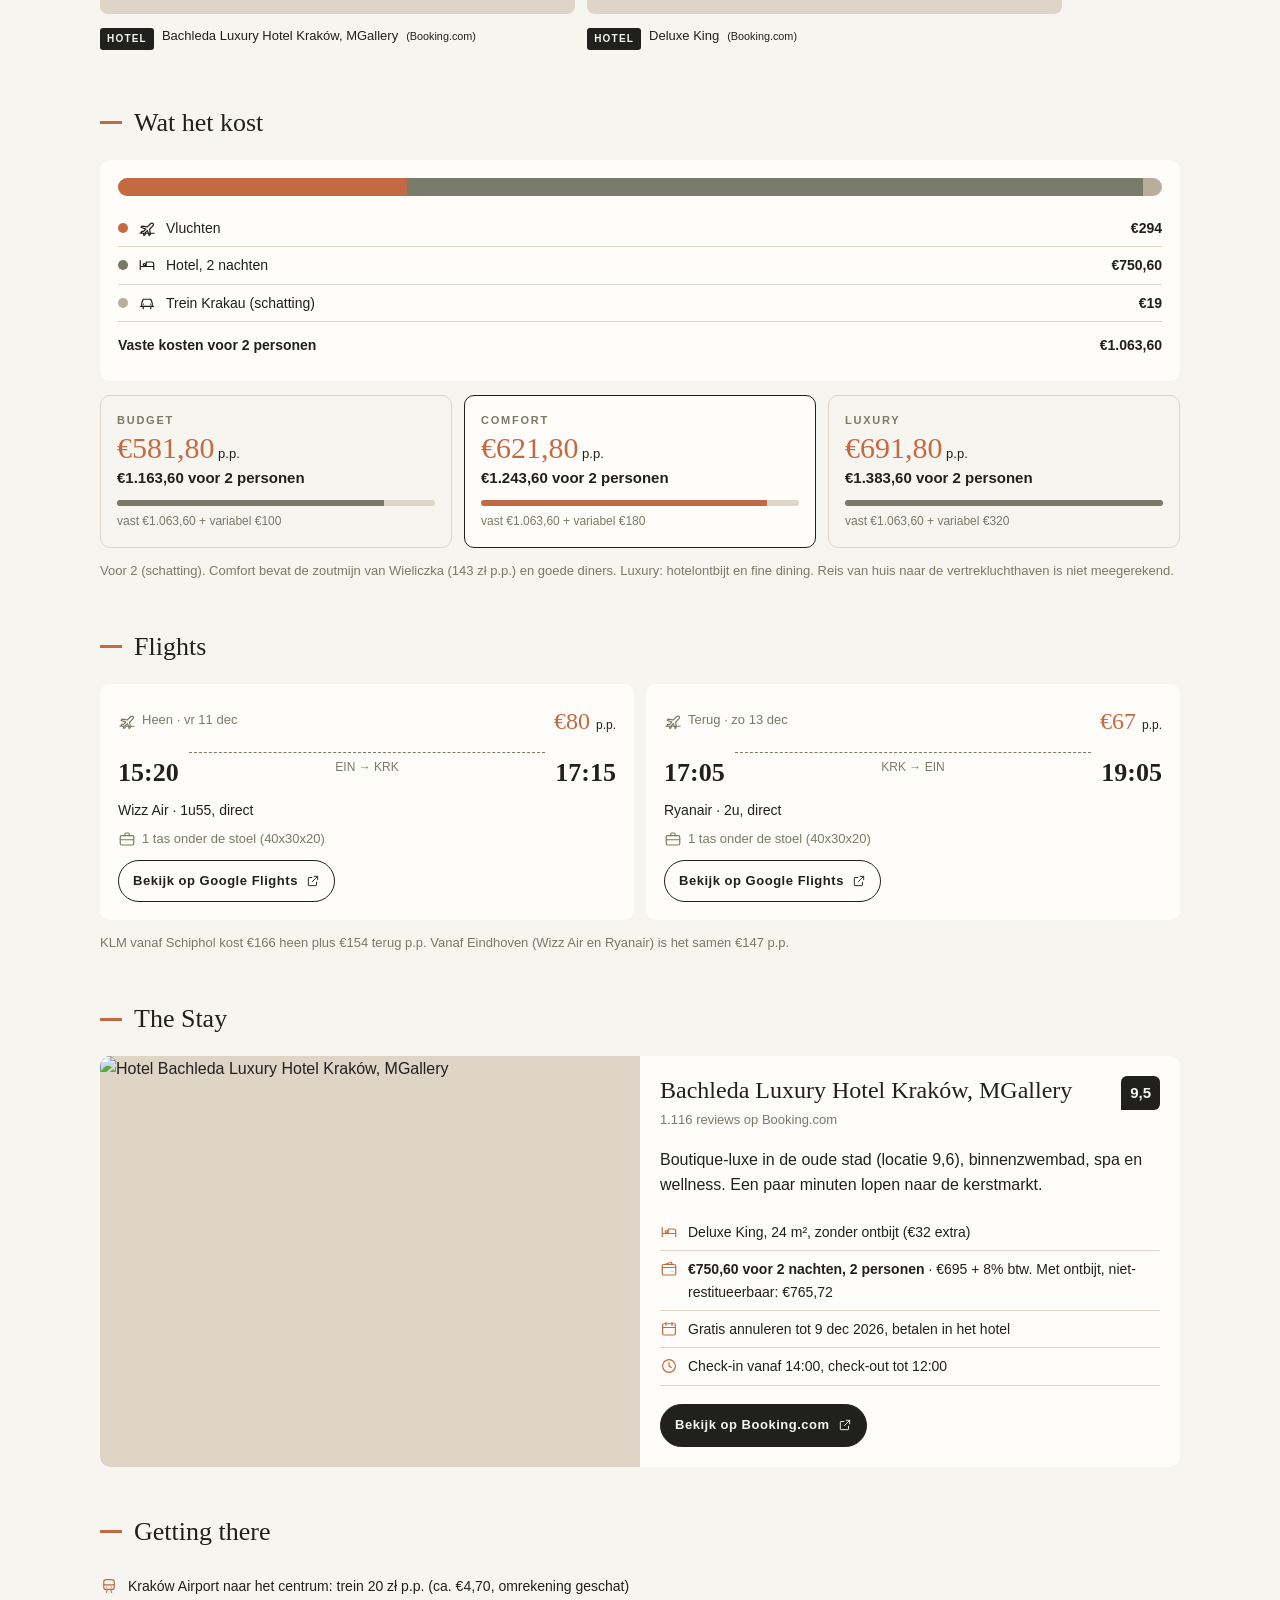
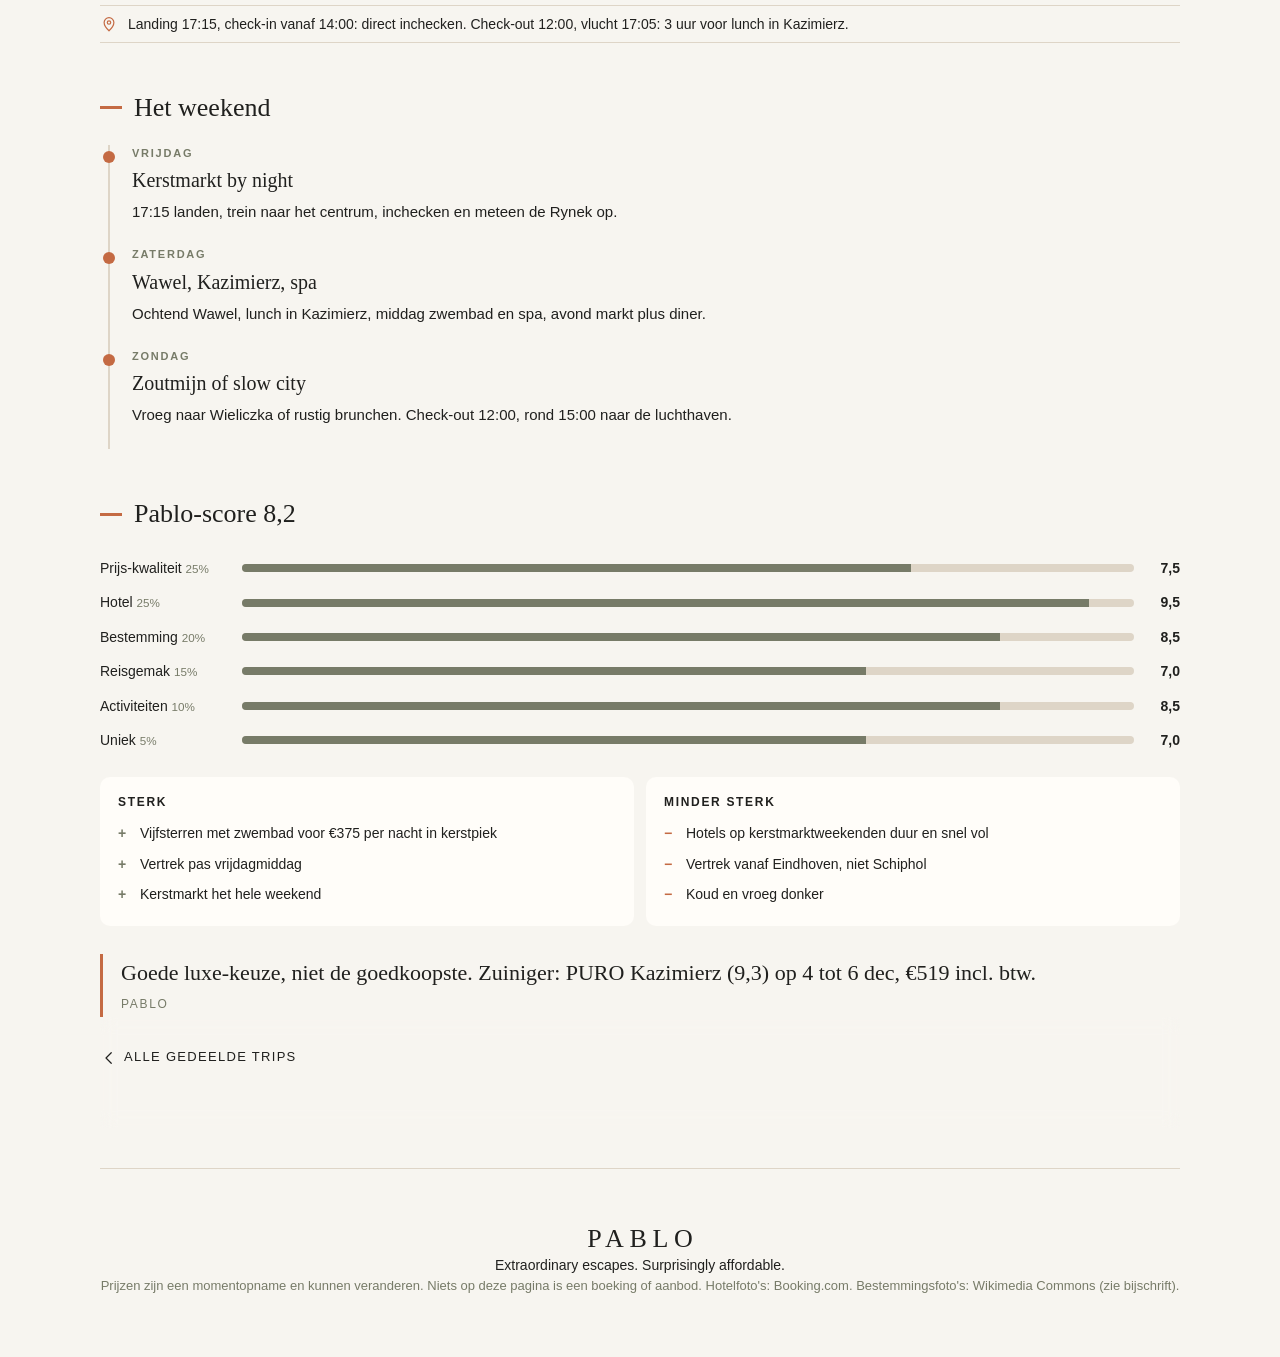
==== commit eec91a93: "Add byline to header Co-authored-by: nickvonoven-code <nickvonoven-code@users.noreply.github.com>" ====
--- a/krakau-dec-2026/index.html
+++ b/krakau-dec-2026/index.html
@@ -8,7 +8,7 @@
 <meta property="og:image:width" content="1200"><meta property="og:image:height" content="630"><meta property="og:locale" content="nl_NL">
 <meta name="twitter:card" content="summary_large_image"><meta name="twitter:title" content="🇵🇱 Vijfsterren met zwembad aan de mooiste kerstmarkt van Midden-Europa">
 <meta name="twitter:description" content="Glühwein op de Rynek, Wawel in de winter en een MGallery-spa voor een fractie van Wenen. vr 11 tot zo 13 december 2026, vanaf €531,80 p.p. (vluchten + hotel, voor 2 personen)."><meta name="twitter:image" content="https://nickvonoven-code.github.io/pablo-escapes/img/og-krakau-dec-2026.jpg">
-<link rel="stylesheet" href="../assets/style.css"></head><body><svg width="0" height="0" style="position:absolute"><defs><symbol id="i-plane" viewBox="0 0 24 24" fill="none" stroke="currentColor" stroke-width="1.6" stroke-linecap="round" stroke-linejoin="round"><path d="M2.5 19h19M10.5 13.5 4 11l1.5-1.5 7 1 4.5-4.5c.8-.8 2.2-.8 3 0s.8 2.2 0 3l-4.5 4.5 1 7L15 22l-2.5-6.5-3 3V21l-1.5 1-1-3-3-1 1-1.5h2.5z"/></symbol><symbol id="i-bed" viewBox="0 0 24 24" fill="none" stroke="currentColor" stroke-width="1.6" stroke-linecap="round" stroke-linejoin="round"><path d="M3 18V6M3 14h18v4M21 14v-3a3 3 0 0 0-3-3h-7v6M7 11.5a1.5 1.5 0 1 0 0-.01"/></symbol><symbol id="i-moon" viewBox="0 0 24 24" fill="none" stroke="currentColor" stroke-width="1.6" stroke-linecap="round" stroke-linejoin="round"><path d="M20 14.5A8 8 0 1 1 9.5 4a6.5 6.5 0 0 0 10.5 10.5z"/></symbol><symbol id="i-cal" viewBox="0 0 24 24" fill="none" stroke="currentColor" stroke-width="1.6" stroke-linecap="round" stroke-linejoin="round"><rect x="3.5" y="5" width="17" height="15" rx="2"/><path d="M3.5 10h17M8 3v4M16 3v4"/></symbol><symbol id="i-bag" viewBox="0 0 24 24" fill="none" stroke="currentColor" stroke-width="1.6" stroke-linecap="round" stroke-linejoin="round"><rect x="3" y="7.5" width="18" height="12.5" rx="2"/><path d="M9 7.5V5.5a1.5 1.5 0 0 1 1.5-1.5h3A1.5 1.5 0 0 1 15 5.5v2M3 13h18"/></symbol><symbol id="i-star" viewBox="0 0 24 24" fill="none" stroke="currentColor" stroke-width="1.6" stroke-linecap="round" stroke-linejoin="round"><path d="m12 3.5 2.6 5.3 5.9.9-4.3 4.1 1 5.8L12 16.9l-5.2 2.7 1-5.8L3.5 9.7l5.9-.9z"/></symbol><symbol id="i-train" viewBox="0 0 24 24" fill="none" stroke="currentColor" stroke-width="1.6" stroke-linecap="round" stroke-linejoin="round"><rect x="5" y="3.5" width="14" height="13" rx="3"/><path d="M5 10.5h14M8.5 20.5l1.5-4M15.5 20.5l-1.5-4M9 13.5h.01M15 13.5h.01"/></symbol><symbol id="i-car" viewBox="0 0 24 24" fill="none" stroke="currentColor" stroke-width="1.6" stroke-linecap="round" stroke-linejoin="round"><path d="M5 16.5V12l2-5h10l2 5v4.5M3.5 16.5h17M7 19.5v-3M17 19.5v-3M7.5 13.5h.01M16.5 13.5h.01"/></symbol><symbol id="i-clock" viewBox="0 0 24 24" fill="none" stroke="currentColor" stroke-width="1.6" stroke-linecap="round" stroke-linejoin="round"><circle cx="12" cy="12" r="8.5"/><path d="M12 7.5V12l3 2"/></symbol><symbol id="i-back" viewBox="0 0 24 24" fill="none" stroke="currentColor" stroke-width="1.6" stroke-linecap="round" stroke-linejoin="round"><path d="M15 5 8 12l7 7"/></symbol><symbol id="i-pin" viewBox="0 0 24 24" fill="none" stroke="currentColor" stroke-width="1.6" stroke-linecap="round" stroke-linejoin="round"><path d="M12 21s-6.5-6-6.5-11a6.5 6.5 0 0 1 13 0c0 5-6.5 11-6.5 11z"/><circle cx="12" cy="10" r="2.3"/></symbol><symbol id="i-sun" viewBox="0 0 24 24" fill="none" stroke="currentColor" stroke-width="1.6" stroke-linecap="round" stroke-linejoin="round"><circle cx="12" cy="12" r="4"/><path d="M12 2.5v2M12 19.5v2M2.5 12h2M19.5 12h2M5.3 5.3l1.4 1.4M17.3 17.3l1.4 1.4M5.3 18.7l1.4-1.4M17.3 6.7l1.4-1.4"/></symbol><symbol id="i-ext" viewBox="0 0 24 24" fill="none" stroke="currentColor" stroke-width="1.6" stroke-linecap="round" stroke-linejoin="round"><path d="M14 4h6v6M20 4l-9 9M18 14v5a1 1 0 0 1-1 1H5a1 1 0 0 1-1-1V7a1 1 0 0 1 1-1h5"/></symbol><symbol id="i-wallet" viewBox="0 0 24 24" fill="none" stroke="currentColor" stroke-width="1.6" stroke-linecap="round" stroke-linejoin="round"><rect x="3" y="6" width="18" height="14" rx="2"/><path d="M3 10h18M16 15h.01M6 6l9-3 1.5 3"/></symbol><symbol id="i-list" viewBox="0 0 24 24" fill="none" stroke="currentColor" stroke-width="1.6" stroke-linecap="round" stroke-linejoin="round"><path d="M9 6h11M9 12h11M9 18h11M4 6h.01M4 12h.01M4 18h.01"/></symbol></defs></svg><div class="home" style="display:block"><header class="mast"><div class="mast-in"><a href="../" class="logo" style="text-decoration:none;color:inherit">PABLO</a><div class="sub">The Private Travel Club</div><div class="tag">Extraordinary escapes. Surprisingly affordable.</div></div></header></div>
+<link rel="stylesheet" href="../assets/style.css"></head><body><svg width="0" height="0" style="position:absolute"><defs><symbol id="i-plane" viewBox="0 0 24 24" fill="none" stroke="currentColor" stroke-width="1.6" stroke-linecap="round" stroke-linejoin="round"><path d="M2.5 19h19M10.5 13.5 4 11l1.5-1.5 7 1 4.5-4.5c.8-.8 2.2-.8 3 0s.8 2.2 0 3l-4.5 4.5 1 7L15 22l-2.5-6.5-3 3V21l-1.5 1-1-3-3-1 1-1.5h2.5z"/></symbol><symbol id="i-bed" viewBox="0 0 24 24" fill="none" stroke="currentColor" stroke-width="1.6" stroke-linecap="round" stroke-linejoin="round"><path d="M3 18V6M3 14h18v4M21 14v-3a3 3 0 0 0-3-3h-7v6M7 11.5a1.5 1.5 0 1 0 0-.01"/></symbol><symbol id="i-moon" viewBox="0 0 24 24" fill="none" stroke="currentColor" stroke-width="1.6" stroke-linecap="round" stroke-linejoin="round"><path d="M20 14.5A8 8 0 1 1 9.5 4a6.5 6.5 0 0 0 10.5 10.5z"/></symbol><symbol id="i-cal" viewBox="0 0 24 24" fill="none" stroke="currentColor" stroke-width="1.6" stroke-linecap="round" stroke-linejoin="round"><rect x="3.5" y="5" width="17" height="15" rx="2"/><path d="M3.5 10h17M8 3v4M16 3v4"/></symbol><symbol id="i-bag" viewBox="0 0 24 24" fill="none" stroke="currentColor" stroke-width="1.6" stroke-linecap="round" stroke-linejoin="round"><rect x="3" y="7.5" width="18" height="12.5" rx="2"/><path d="M9 7.5V5.5a1.5 1.5 0 0 1 1.5-1.5h3A1.5 1.5 0 0 1 15 5.5v2M3 13h18"/></symbol><symbol id="i-star" viewBox="0 0 24 24" fill="none" stroke="currentColor" stroke-width="1.6" stroke-linecap="round" stroke-linejoin="round"><path d="m12 3.5 2.6 5.3 5.9.9-4.3 4.1 1 5.8L12 16.9l-5.2 2.7 1-5.8L3.5 9.7l5.9-.9z"/></symbol><symbol id="i-train" viewBox="0 0 24 24" fill="none" stroke="currentColor" stroke-width="1.6" stroke-linecap="round" stroke-linejoin="round"><rect x="5" y="3.5" width="14" height="13" rx="3"/><path d="M5 10.5h14M8.5 20.5l1.5-4M15.5 20.5l-1.5-4M9 13.5h.01M15 13.5h.01"/></symbol><symbol id="i-car" viewBox="0 0 24 24" fill="none" stroke="currentColor" stroke-width="1.6" stroke-linecap="round" stroke-linejoin="round"><path d="M5 16.5V12l2-5h10l2 5v4.5M3.5 16.5h17M7 19.5v-3M17 19.5v-3M7.5 13.5h.01M16.5 13.5h.01"/></symbol><symbol id="i-clock" viewBox="0 0 24 24" fill="none" stroke="currentColor" stroke-width="1.6" stroke-linecap="round" stroke-linejoin="round"><circle cx="12" cy="12" r="8.5"/><path d="M12 7.5V12l3 2"/></symbol><symbol id="i-back" viewBox="0 0 24 24" fill="none" stroke="currentColor" stroke-width="1.6" stroke-linecap="round" stroke-linejoin="round"><path d="M15 5 8 12l7 7"/></symbol><symbol id="i-pin" viewBox="0 0 24 24" fill="none" stroke="currentColor" stroke-width="1.6" stroke-linecap="round" stroke-linejoin="round"><path d="M12 21s-6.5-6-6.5-11a6.5 6.5 0 0 1 13 0c0 5-6.5 11-6.5 11z"/><circle cx="12" cy="10" r="2.3"/></symbol><symbol id="i-sun" viewBox="0 0 24 24" fill="none" stroke="currentColor" stroke-width="1.6" stroke-linecap="round" stroke-linejoin="round"><circle cx="12" cy="12" r="4"/><path d="M12 2.5v2M12 19.5v2M2.5 12h2M19.5 12h2M5.3 5.3l1.4 1.4M17.3 17.3l1.4 1.4M5.3 18.7l1.4-1.4M17.3 6.7l1.4-1.4"/></symbol><symbol id="i-ext" viewBox="0 0 24 24" fill="none" stroke="currentColor" stroke-width="1.6" stroke-linecap="round" stroke-linejoin="round"><path d="M14 4h6v6M20 4l-9 9M18 14v5a1 1 0 0 1-1 1H5a1 1 0 0 1-1-1V7a1 1 0 0 1 1-1h5"/></symbol><symbol id="i-wallet" viewBox="0 0 24 24" fill="none" stroke="currentColor" stroke-width="1.6" stroke-linecap="round" stroke-linejoin="round"><rect x="3" y="6" width="18" height="14" rx="2"/><path d="M3 10h18M16 15h.01M6 6l9-3 1.5 3"/></symbol><symbol id="i-list" viewBox="0 0 24 24" fill="none" stroke="currentColor" stroke-width="1.6" stroke-linecap="round" stroke-linejoin="round"><path d="M9 6h11M9 12h11M9 18h11M4 6h.01M4 12h.01M4 18h.01"/></symbol></defs></svg><div class="home" style="display:block"><header class="mast"><div class="mast-in"><a href="../" class="logo" style="text-decoration:none;color:inherit">PABLO</a><div class="sub">The Private Travel Club</div><div class="byline" style="font-size:.78rem;letter-spacing:.18em;text-transform:uppercase;opacity:.75;margin-top:.35rem">By Nick von Oven</div><div class="tag">Extraordinary escapes. Surprisingly affordable.</div></div></header></div>
 <article class="article" style="display:block">
  <a class="backbar" href="../"><svg class="ic" viewBox="0 0 24 24" aria-hidden="true"><use href="#i-back"/></svg> Alle gedeelde trips</a>
  <header class="a-hero"><img class="ph" src="../img/kra-d1.jpg" alt="Bestemming: kerstmarkt op de Rynek (Wikimedia Commons)">
--- a/assets/style.css
+++ b/assets/style.css
@@ -174,4 +174,6 @@
 .prog{font-family:var(--sans);font-size:13px;color:var(--olive);margin-left:auto}
 .hide{display:none!important}
 
+.share{display:flex;flex-wrap:wrap;gap:10px;align-items:center;margin:0 0 14px}.share .btn{margin-top:0;background:var(--accent);border-color:#C46A43;color:#fff}.share-u{font-size:12px;color:var(--olive);word-break:break-all}.share-off{font-size:12px;color:var(--olive)}.share-off .ic{width:14px;height:14px}
+
 .cr{color:var(--olive);font-size:11px;margin-left:4px}.home .grid{margin-top:18px}a.credit{text-decoration:none}
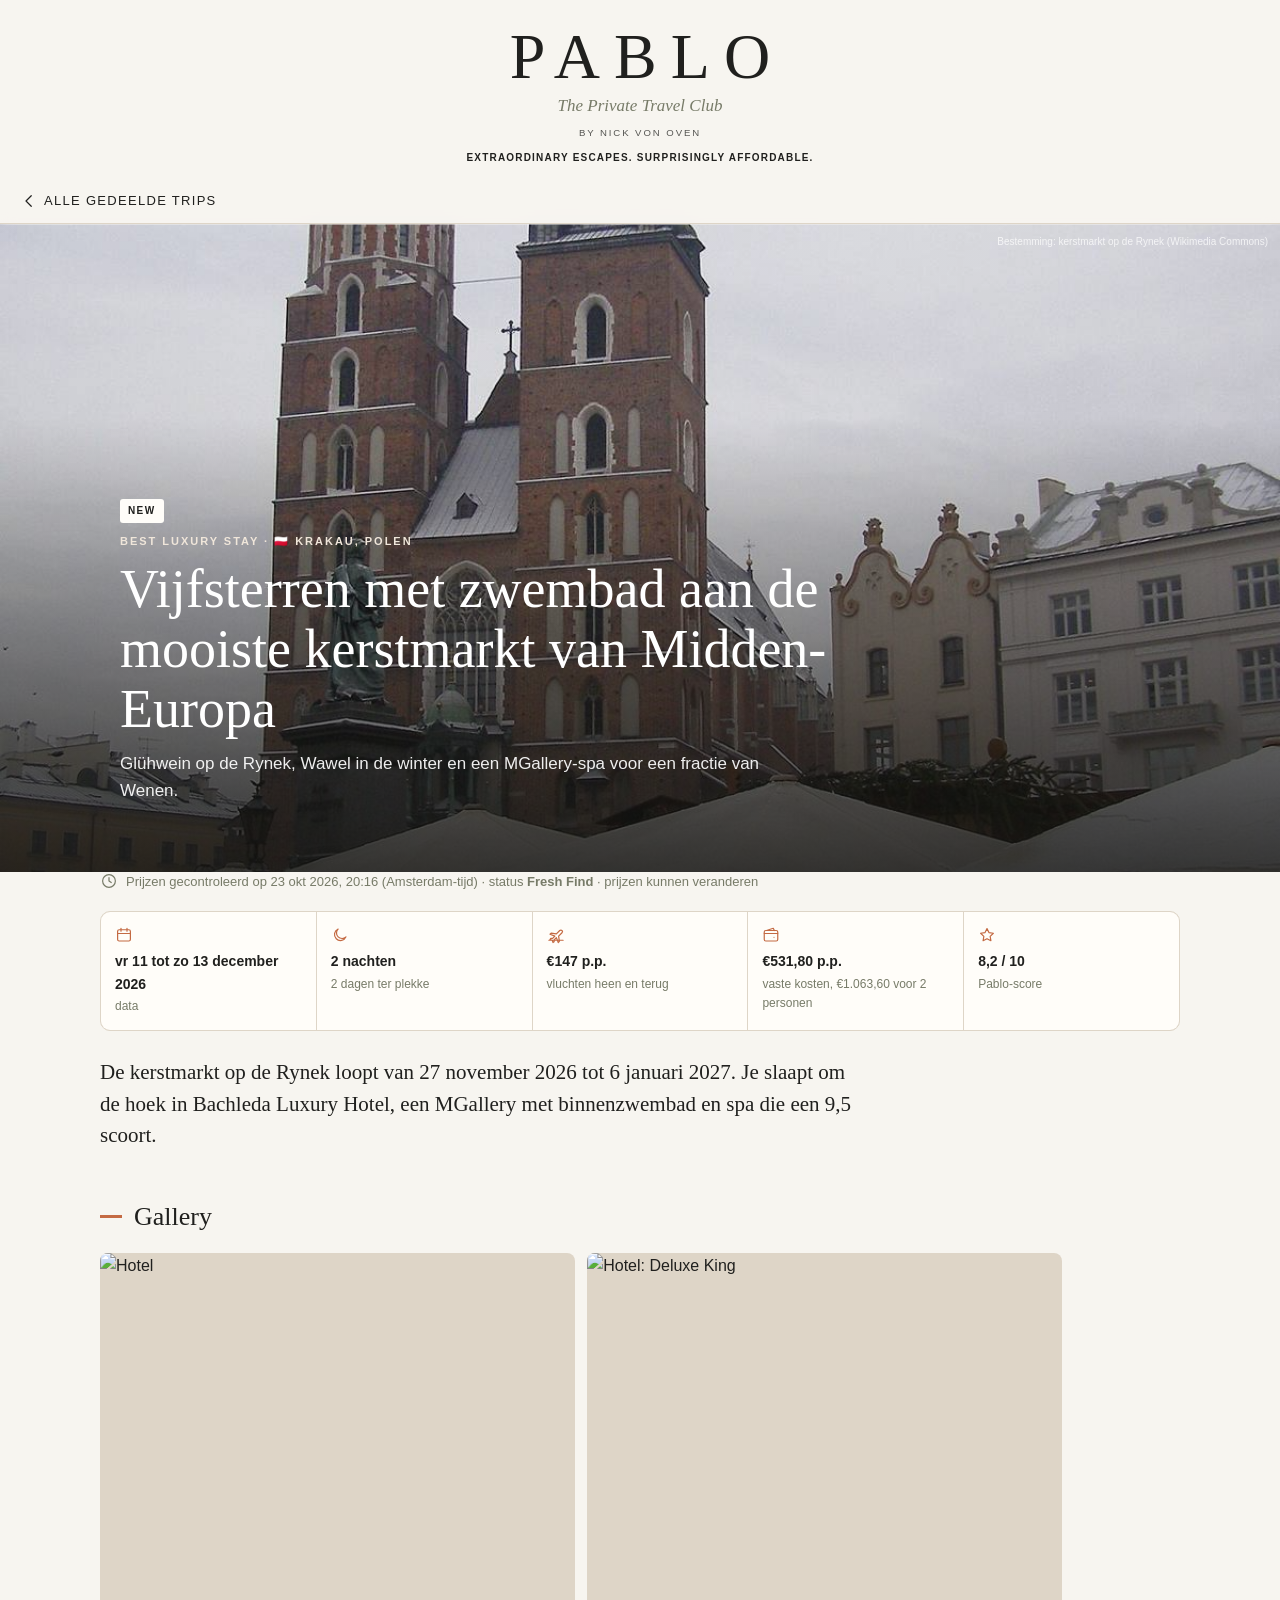
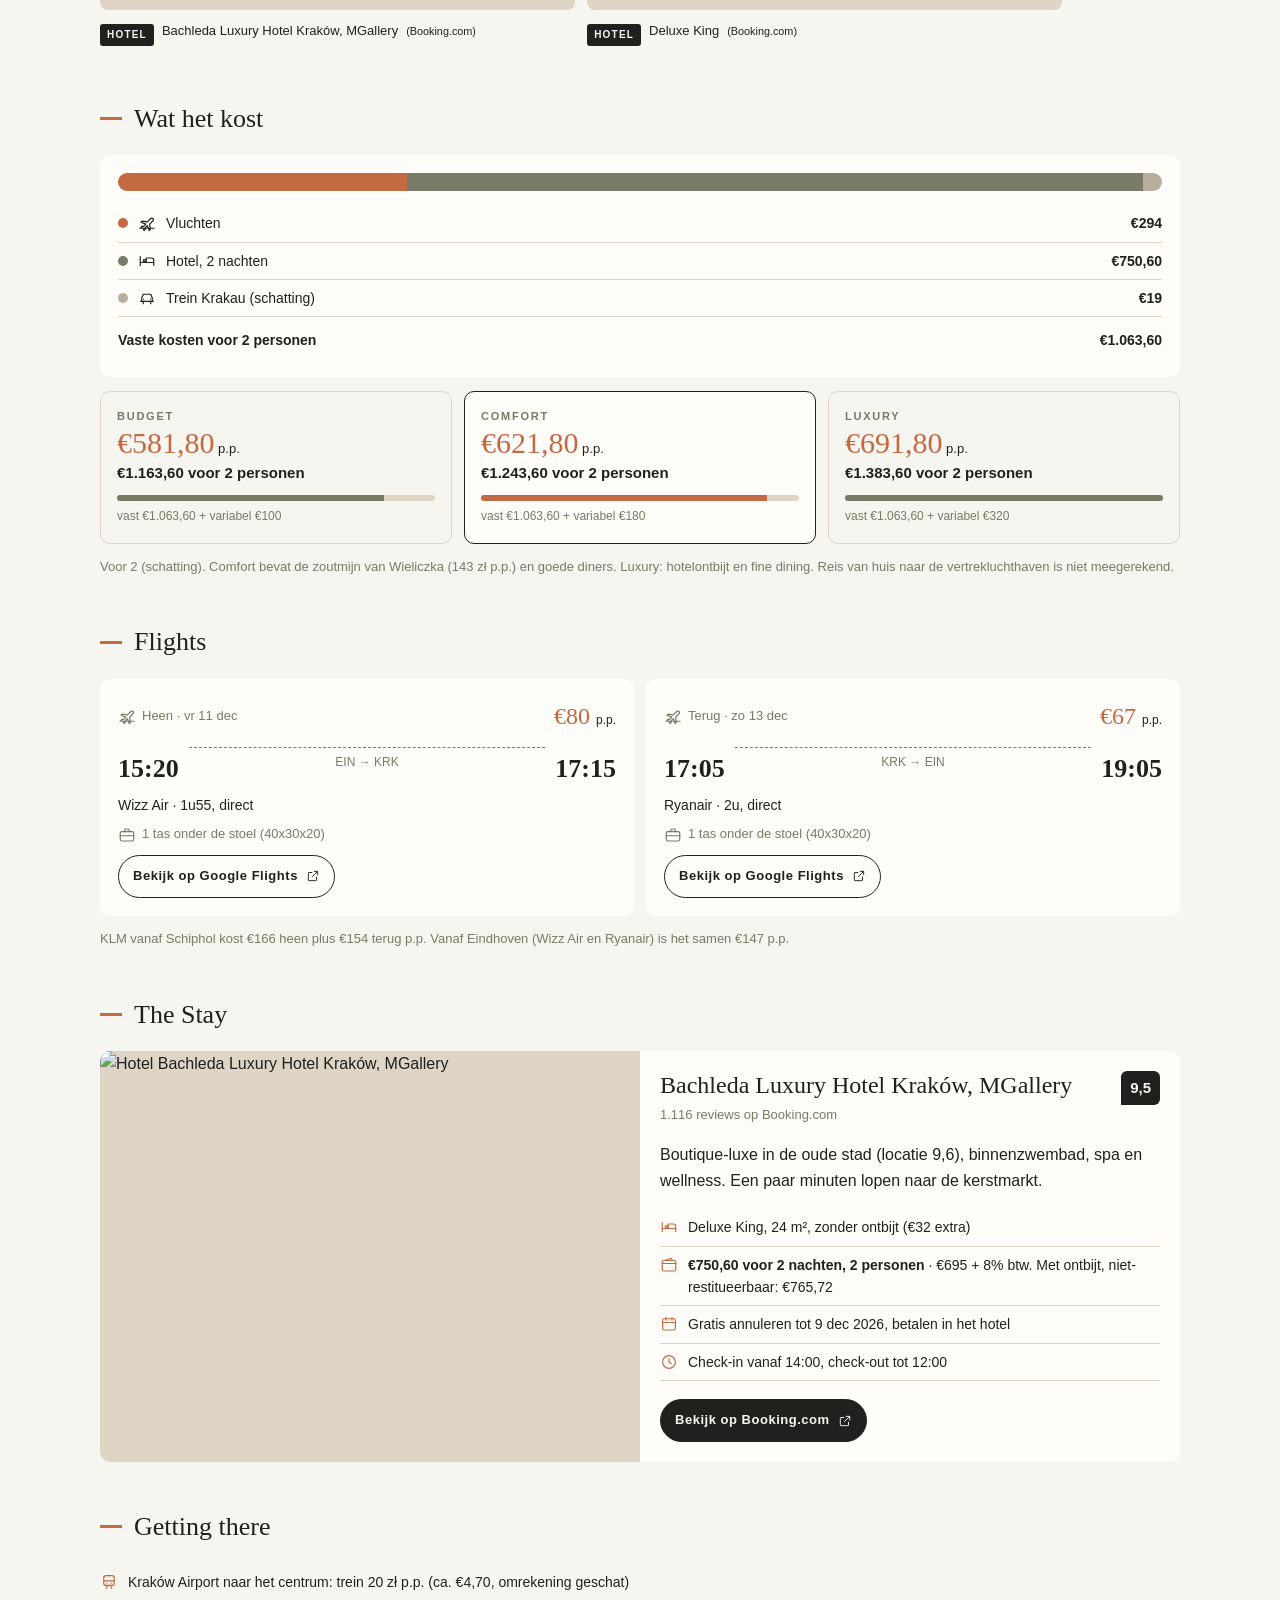
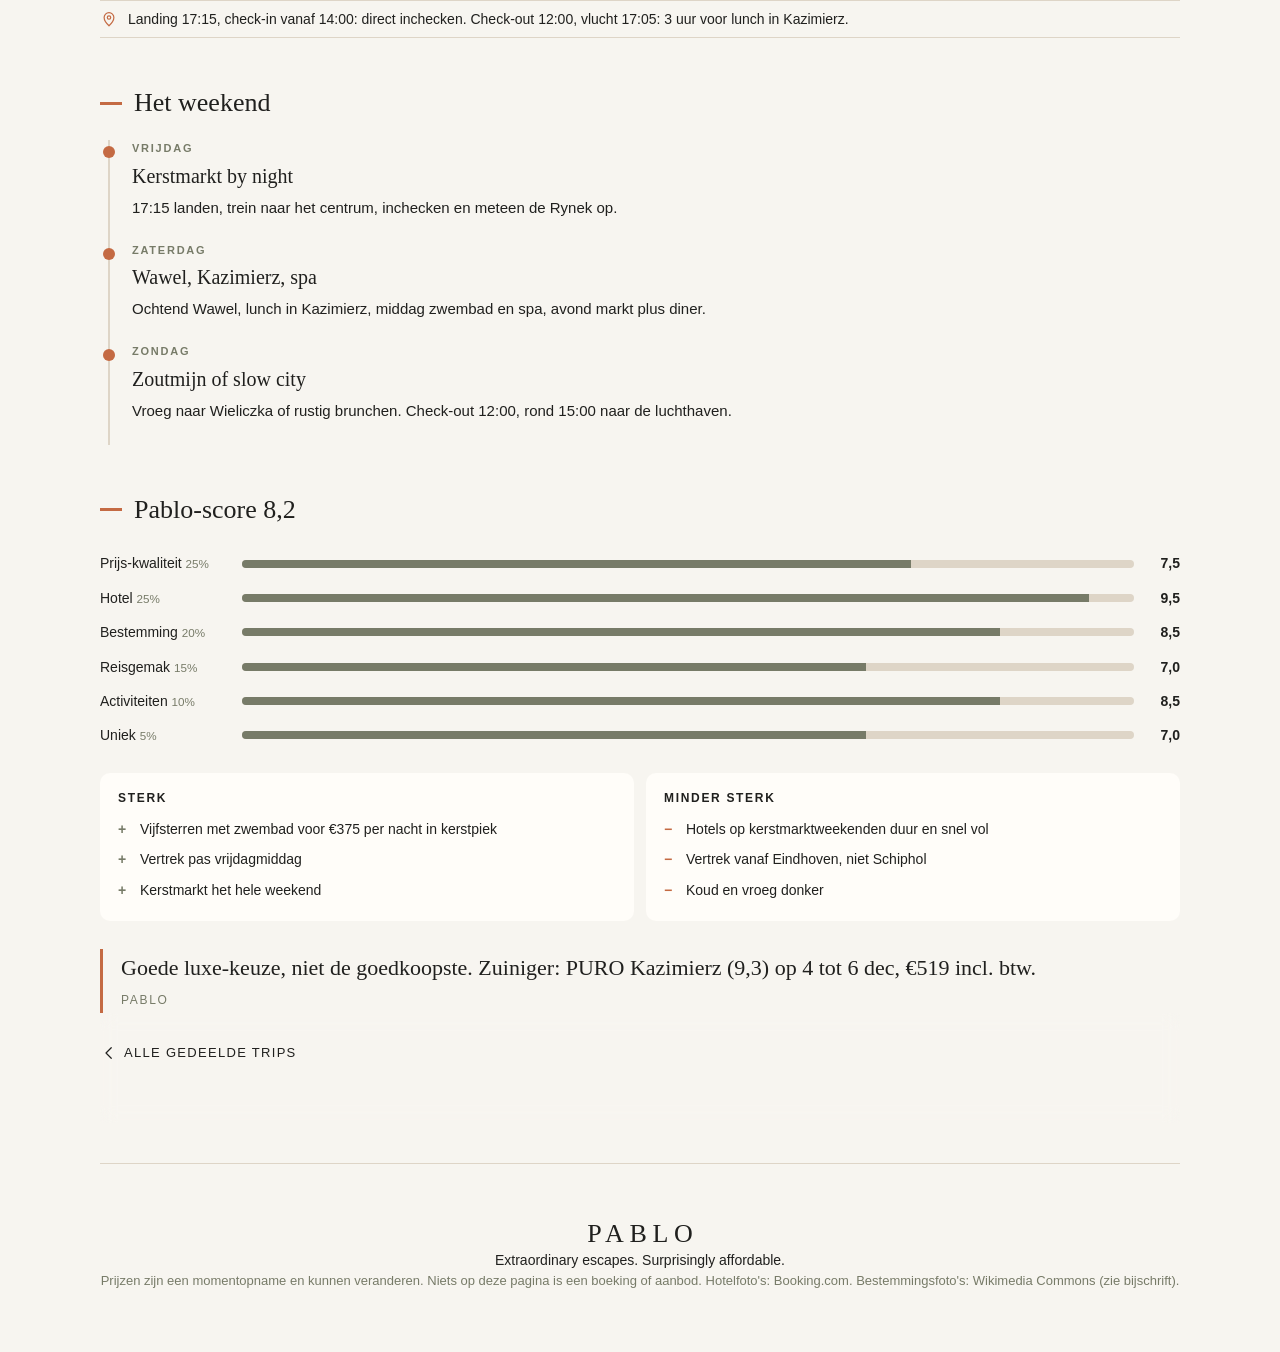
==== commit 0698f2b9: "Smaller byline Co-authored-by: nickvonoven-code <nickvonoven-code@users.noreply.github.com>" ====
--- a/krakau-dec-2026/index.html
+++ b/krakau-dec-2026/index.html
@@ -8,7 +8,7 @@
 <meta property="og:image:width" content="1200"><meta property="og:image:height" content="630"><meta property="og:locale" content="nl_NL">
 <meta name="twitter:card" content="summary_large_image"><meta name="twitter:title" content="🇵🇱 Vijfsterren met zwembad aan de mooiste kerstmarkt van Midden-Europa">
 <meta name="twitter:description" content="Glühwein op de Rynek, Wawel in de winter en een MGallery-spa voor een fractie van Wenen. vr 11 tot zo 13 december 2026, vanaf €531,80 p.p. (vluchten + hotel, voor 2 personen)."><meta name="twitter:image" content="https://nickvonoven-code.github.io/pablo-escapes/img/og-krakau-dec-2026.jpg">
-<link rel="stylesheet" href="../assets/style.css"></head><body><svg width="0" height="0" style="position:absolute"><defs><symbol id="i-plane" viewBox="0 0 24 24" fill="none" stroke="currentColor" stroke-width="1.6" stroke-linecap="round" stroke-linejoin="round"><path d="M2.5 19h19M10.5 13.5 4 11l1.5-1.5 7 1 4.5-4.5c.8-.8 2.2-.8 3 0s.8 2.2 0 3l-4.5 4.5 1 7L15 22l-2.5-6.5-3 3V21l-1.5 1-1-3-3-1 1-1.5h2.5z"/></symbol><symbol id="i-bed" viewBox="0 0 24 24" fill="none" stroke="currentColor" stroke-width="1.6" stroke-linecap="round" stroke-linejoin="round"><path d="M3 18V6M3 14h18v4M21 14v-3a3 3 0 0 0-3-3h-7v6M7 11.5a1.5 1.5 0 1 0 0-.01"/></symbol><symbol id="i-moon" viewBox="0 0 24 24" fill="none" stroke="currentColor" stroke-width="1.6" stroke-linecap="round" stroke-linejoin="round"><path d="M20 14.5A8 8 0 1 1 9.5 4a6.5 6.5 0 0 0 10.5 10.5z"/></symbol><symbol id="i-cal" viewBox="0 0 24 24" fill="none" stroke="currentColor" stroke-width="1.6" stroke-linecap="round" stroke-linejoin="round"><rect x="3.5" y="5" width="17" height="15" rx="2"/><path d="M3.5 10h17M8 3v4M16 3v4"/></symbol><symbol id="i-bag" viewBox="0 0 24 24" fill="none" stroke="currentColor" stroke-width="1.6" stroke-linecap="round" stroke-linejoin="round"><rect x="3" y="7.5" width="18" height="12.5" rx="2"/><path d="M9 7.5V5.5a1.5 1.5 0 0 1 1.5-1.5h3A1.5 1.5 0 0 1 15 5.5v2M3 13h18"/></symbol><symbol id="i-star" viewBox="0 0 24 24" fill="none" stroke="currentColor" stroke-width="1.6" stroke-linecap="round" stroke-linejoin="round"><path d="m12 3.5 2.6 5.3 5.9.9-4.3 4.1 1 5.8L12 16.9l-5.2 2.7 1-5.8L3.5 9.7l5.9-.9z"/></symbol><symbol id="i-train" viewBox="0 0 24 24" fill="none" stroke="currentColor" stroke-width="1.6" stroke-linecap="round" stroke-linejoin="round"><rect x="5" y="3.5" width="14" height="13" rx="3"/><path d="M5 10.5h14M8.5 20.5l1.5-4M15.5 20.5l-1.5-4M9 13.5h.01M15 13.5h.01"/></symbol><symbol id="i-car" viewBox="0 0 24 24" fill="none" stroke="currentColor" stroke-width="1.6" stroke-linecap="round" stroke-linejoin="round"><path d="M5 16.5V12l2-5h10l2 5v4.5M3.5 16.5h17M7 19.5v-3M17 19.5v-3M7.5 13.5h.01M16.5 13.5h.01"/></symbol><symbol id="i-clock" viewBox="0 0 24 24" fill="none" stroke="currentColor" stroke-width="1.6" stroke-linecap="round" stroke-linejoin="round"><circle cx="12" cy="12" r="8.5"/><path d="M12 7.5V12l3 2"/></symbol><symbol id="i-back" viewBox="0 0 24 24" fill="none" stroke="currentColor" stroke-width="1.6" stroke-linecap="round" stroke-linejoin="round"><path d="M15 5 8 12l7 7"/></symbol><symbol id="i-pin" viewBox="0 0 24 24" fill="none" stroke="currentColor" stroke-width="1.6" stroke-linecap="round" stroke-linejoin="round"><path d="M12 21s-6.5-6-6.5-11a6.5 6.5 0 0 1 13 0c0 5-6.5 11-6.5 11z"/><circle cx="12" cy="10" r="2.3"/></symbol><symbol id="i-sun" viewBox="0 0 24 24" fill="none" stroke="currentColor" stroke-width="1.6" stroke-linecap="round" stroke-linejoin="round"><circle cx="12" cy="12" r="4"/><path d="M12 2.5v2M12 19.5v2M2.5 12h2M19.5 12h2M5.3 5.3l1.4 1.4M17.3 17.3l1.4 1.4M5.3 18.7l1.4-1.4M17.3 6.7l1.4-1.4"/></symbol><symbol id="i-ext" viewBox="0 0 24 24" fill="none" stroke="currentColor" stroke-width="1.6" stroke-linecap="round" stroke-linejoin="round"><path d="M14 4h6v6M20 4l-9 9M18 14v5a1 1 0 0 1-1 1H5a1 1 0 0 1-1-1V7a1 1 0 0 1 1-1h5"/></symbol><symbol id="i-wallet" viewBox="0 0 24 24" fill="none" stroke="currentColor" stroke-width="1.6" stroke-linecap="round" stroke-linejoin="round"><rect x="3" y="6" width="18" height="14" rx="2"/><path d="M3 10h18M16 15h.01M6 6l9-3 1.5 3"/></symbol><symbol id="i-list" viewBox="0 0 24 24" fill="none" stroke="currentColor" stroke-width="1.6" stroke-linecap="round" stroke-linejoin="round"><path d="M9 6h11M9 12h11M9 18h11M4 6h.01M4 12h.01M4 18h.01"/></symbol></defs></svg><div class="home" style="display:block"><header class="mast"><div class="mast-in"><a href="../" class="logo" style="text-decoration:none;color:inherit">PABLO</a><div class="sub">The Private Travel Club</div><div class="byline" style="font-size:.78rem;letter-spacing:.18em;text-transform:uppercase;opacity:.75;margin-top:.35rem">By Nick von Oven</div><div class="tag">Extraordinary escapes. Surprisingly affordable.</div></div></header></div>
+<link rel="stylesheet" href="../assets/style.css"></head><body><svg width="0" height="0" style="position:absolute"><defs><symbol id="i-plane" viewBox="0 0 24 24" fill="none" stroke="currentColor" stroke-width="1.6" stroke-linecap="round" stroke-linejoin="round"><path d="M2.5 19h19M10.5 13.5 4 11l1.5-1.5 7 1 4.5-4.5c.8-.8 2.2-.8 3 0s.8 2.2 0 3l-4.5 4.5 1 7L15 22l-2.5-6.5-3 3V21l-1.5 1-1-3-3-1 1-1.5h2.5z"/></symbol><symbol id="i-bed" viewBox="0 0 24 24" fill="none" stroke="currentColor" stroke-width="1.6" stroke-linecap="round" stroke-linejoin="round"><path d="M3 18V6M3 14h18v4M21 14v-3a3 3 0 0 0-3-3h-7v6M7 11.5a1.5 1.5 0 1 0 0-.01"/></symbol><symbol id="i-moon" viewBox="0 0 24 24" fill="none" stroke="currentColor" stroke-width="1.6" stroke-linecap="round" stroke-linejoin="round"><path d="M20 14.5A8 8 0 1 1 9.5 4a6.5 6.5 0 0 0 10.5 10.5z"/></symbol><symbol id="i-cal" viewBox="0 0 24 24" fill="none" stroke="currentColor" stroke-width="1.6" stroke-linecap="round" stroke-linejoin="round"><rect x="3.5" y="5" width="17" height="15" rx="2"/><path d="M3.5 10h17M8 3v4M16 3v4"/></symbol><symbol id="i-bag" viewBox="0 0 24 24" fill="none" stroke="currentColor" stroke-width="1.6" stroke-linecap="round" stroke-linejoin="round"><rect x="3" y="7.5" width="18" height="12.5" rx="2"/><path d="M9 7.5V5.5a1.5 1.5 0 0 1 1.5-1.5h3A1.5 1.5 0 0 1 15 5.5v2M3 13h18"/></symbol><symbol id="i-star" viewBox="0 0 24 24" fill="none" stroke="currentColor" stroke-width="1.6" stroke-linecap="round" stroke-linejoin="round"><path d="m12 3.5 2.6 5.3 5.9.9-4.3 4.1 1 5.8L12 16.9l-5.2 2.7 1-5.8L3.5 9.7l5.9-.9z"/></symbol><symbol id="i-train" viewBox="0 0 24 24" fill="none" stroke="currentColor" stroke-width="1.6" stroke-linecap="round" stroke-linejoin="round"><rect x="5" y="3.5" width="14" height="13" rx="3"/><path d="M5 10.5h14M8.5 20.5l1.5-4M15.5 20.5l-1.5-4M9 13.5h.01M15 13.5h.01"/></symbol><symbol id="i-car" viewBox="0 0 24 24" fill="none" stroke="currentColor" stroke-width="1.6" stroke-linecap="round" stroke-linejoin="round"><path d="M5 16.5V12l2-5h10l2 5v4.5M3.5 16.5h17M7 19.5v-3M17 19.5v-3M7.5 13.5h.01M16.5 13.5h.01"/></symbol><symbol id="i-clock" viewBox="0 0 24 24" fill="none" stroke="currentColor" stroke-width="1.6" stroke-linecap="round" stroke-linejoin="round"><circle cx="12" cy="12" r="8.5"/><path d="M12 7.5V12l3 2"/></symbol><symbol id="i-back" viewBox="0 0 24 24" fill="none" stroke="currentColor" stroke-width="1.6" stroke-linecap="round" stroke-linejoin="round"><path d="M15 5 8 12l7 7"/></symbol><symbol id="i-pin" viewBox="0 0 24 24" fill="none" stroke="currentColor" stroke-width="1.6" stroke-linecap="round" stroke-linejoin="round"><path d="M12 21s-6.5-6-6.5-11a6.5 6.5 0 0 1 13 0c0 5-6.5 11-6.5 11z"/><circle cx="12" cy="10" r="2.3"/></symbol><symbol id="i-sun" viewBox="0 0 24 24" fill="none" stroke="currentColor" stroke-width="1.6" stroke-linecap="round" stroke-linejoin="round"><circle cx="12" cy="12" r="4"/><path d="M12 2.5v2M12 19.5v2M2.5 12h2M19.5 12h2M5.3 5.3l1.4 1.4M17.3 17.3l1.4 1.4M5.3 18.7l1.4-1.4M17.3 6.7l1.4-1.4"/></symbol><symbol id="i-ext" viewBox="0 0 24 24" fill="none" stroke="currentColor" stroke-width="1.6" stroke-linecap="round" stroke-linejoin="round"><path d="M14 4h6v6M20 4l-9 9M18 14v5a1 1 0 0 1-1 1H5a1 1 0 0 1-1-1V7a1 1 0 0 1 1-1h5"/></symbol><symbol id="i-wallet" viewBox="0 0 24 24" fill="none" stroke="currentColor" stroke-width="1.6" stroke-linecap="round" stroke-linejoin="round"><rect x="3" y="6" width="18" height="14" rx="2"/><path d="M3 10h18M16 15h.01M6 6l9-3 1.5 3"/></symbol><symbol id="i-list" viewBox="0 0 24 24" fill="none" stroke="currentColor" stroke-width="1.6" stroke-linecap="round" stroke-linejoin="round"><path d="M9 6h11M9 12h11M9 18h11M4 6h.01M4 12h.01M4 18h.01"/></symbol></defs></svg><div class="home" style="display:block"><header class="mast"><div class="mast-in"><a href="../" class="logo" style="text-decoration:none;color:inherit">PABLO</a><div class="sub">The Private Travel Club</div><div class="byline" style="font-size:.6rem;letter-spacing:.2em;text-transform:uppercase;opacity:.75;margin-top:.35rem">By Nick von Oven</div><div class="tag">Extraordinary escapes. Surprisingly affordable.</div></div></header></div>
 <article class="article" style="display:block">
  <a class="backbar" href="../"><svg class="ic" viewBox="0 0 24 24" aria-hidden="true"><use href="#i-back"/></svg> Alle gedeelde trips</a>
  <header class="a-hero"><img class="ph" src="../img/kra-d1.jpg" alt="Bestemming: kerstmarkt op de Rynek (Wikimedia Commons)">
